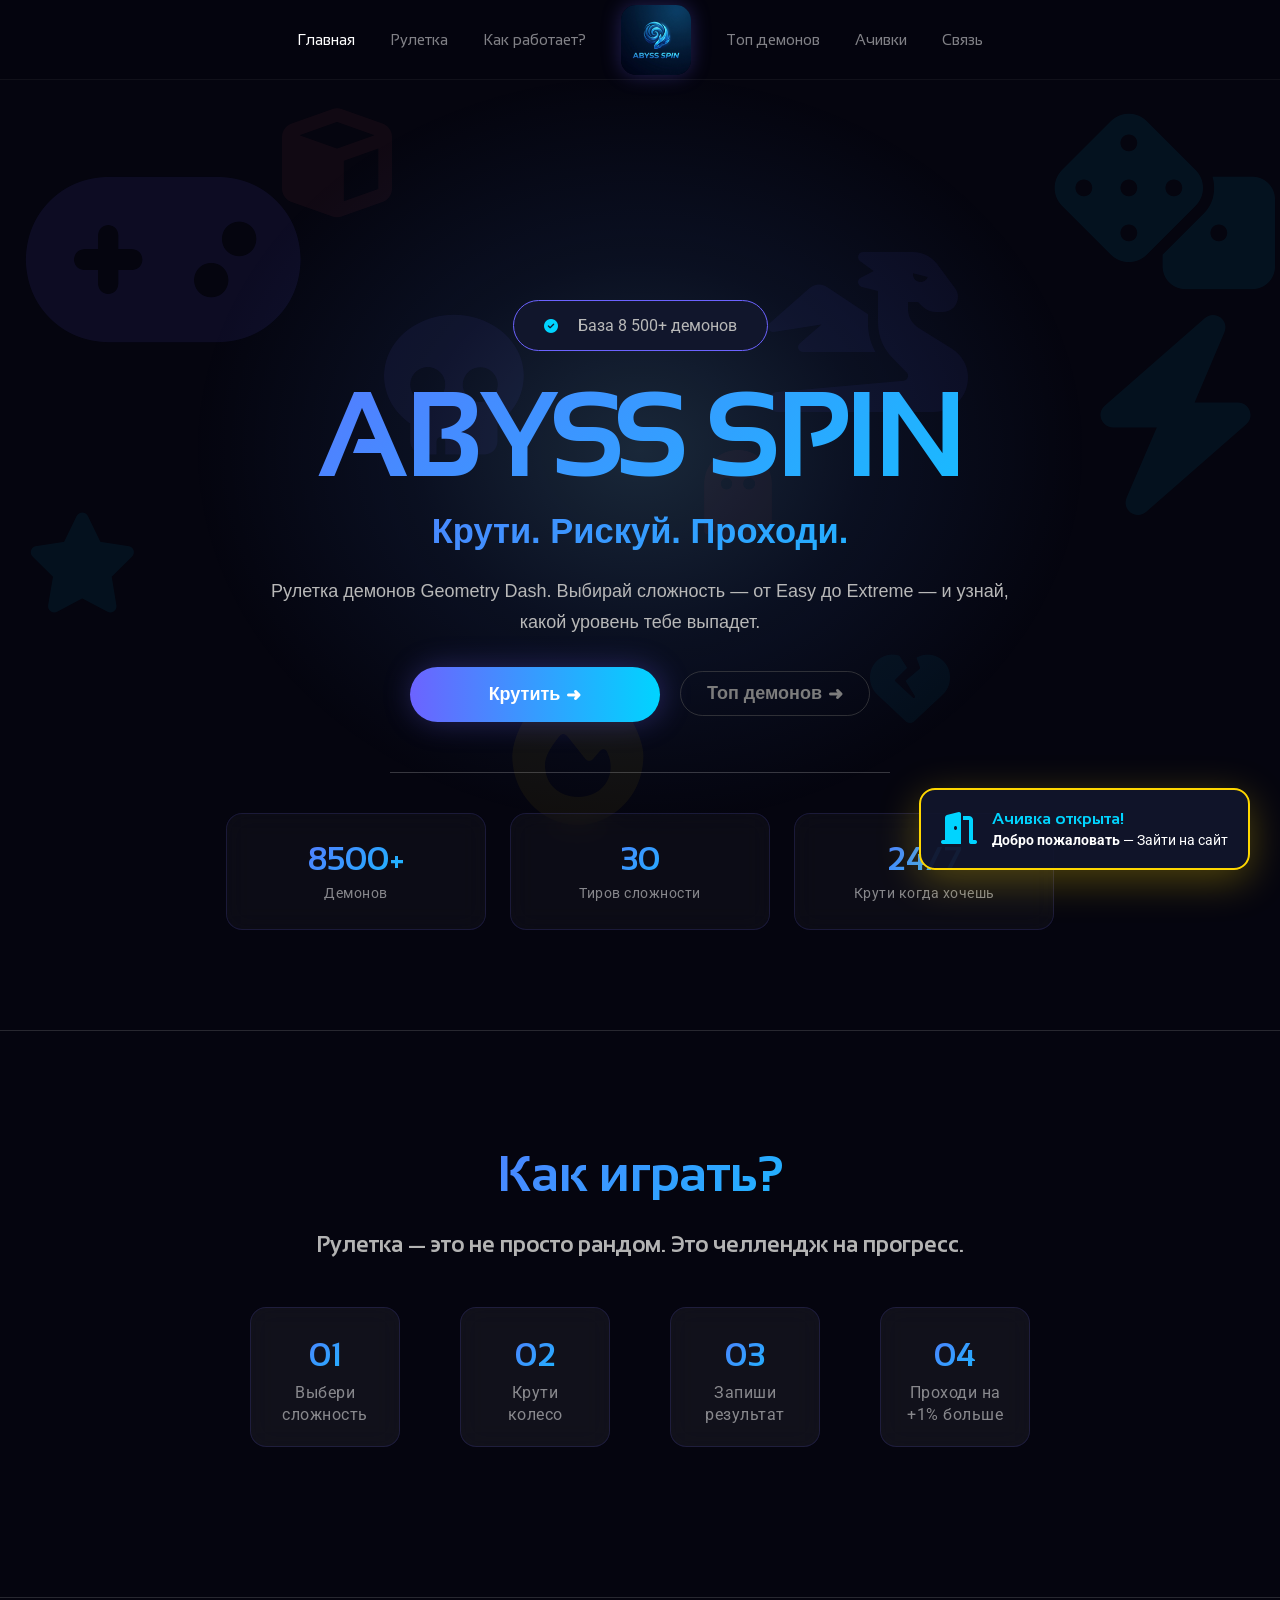
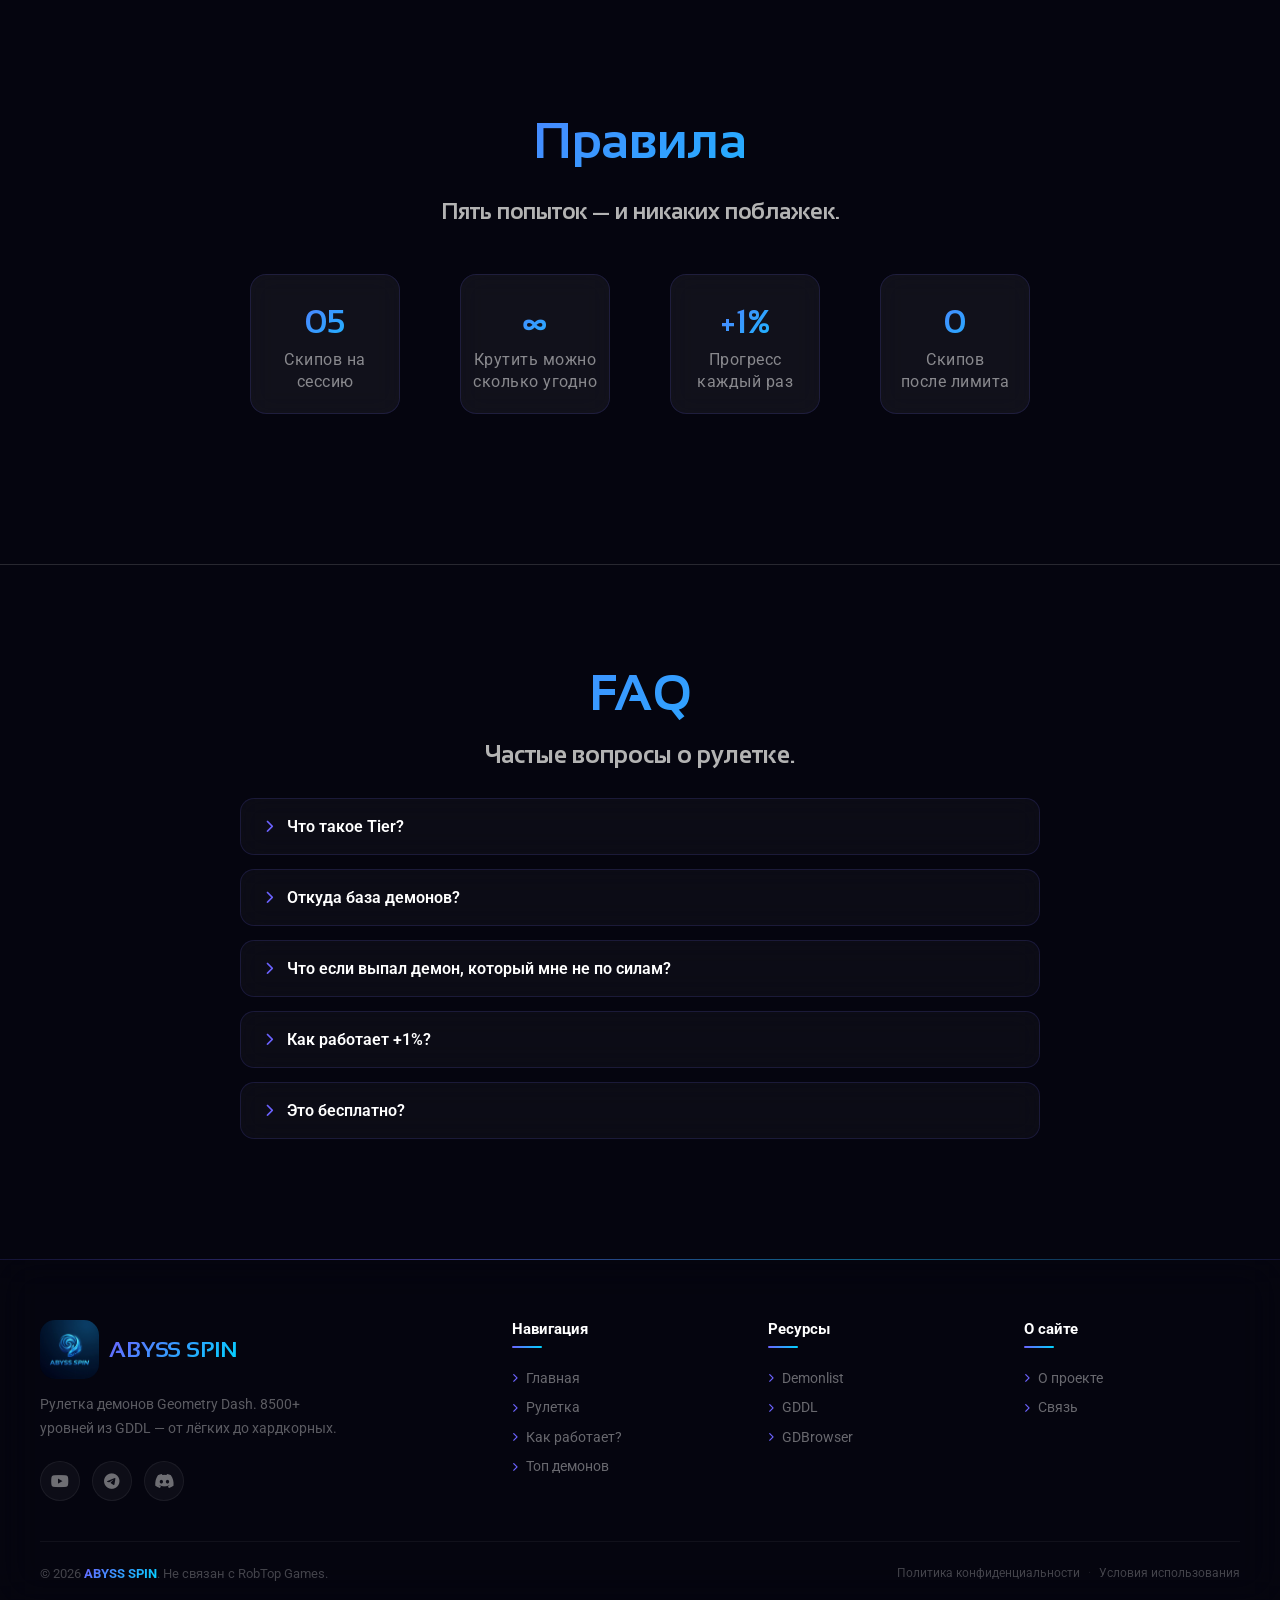
==== index.html @ 69143d27 "Add files via upload" ====
<!DOCTYPE html>
<html lang="en">

<head>
    <meta charset="UTF-8">
    <meta name="viewport" content="width=device-width, initial-scale=1.0">
    <link rel="preconnect" href="https://fonts.googleapis.com">
    <link rel="preconnect" href="https://fonts.gstatic.com" crossorigin>
    <link rel="stylesheet" href="https://cdnjs.cloudflare.com/ajax/libs/font-awesome/6.5.1/css/all.min.css">
    <link href="https://fonts.googleapis.com/css2?family=Sansation&family=Roboto:wght@100..900&display=swap"
        rel="stylesheet">
    <link rel="stylesheet" href="style/style.css">
    <script src="global.js"></script>
    <title>ABYSS SPIN</title>
</head>

<body>
    <div class="bg-icons" aria-hidden="true">
        <i class="fa-solid fa-gamepad"></i>
        <i class="fa-solid fa-dice"></i>
        <i class="fa-solid fa-skull"></i>
        <i class="fa-solid fa-bolt"></i>
        <i class="fa-solid fa-cube"></i>
        <i class="fa-solid fa-ghost"></i>
        <i class="fa-solid fa-fire"></i>
        <i class="fa-solid fa-star"></i>
        <i class="fa-solid fa-heart-crack"></i>
        <i class="fa-solid fa-dragon"></i>
    </div>

    <header class="head">
        <div class="head_p">
            <div class="head_text">
                <a href="index.html"  style="color: #fff;">Главная</a>
                <a href="roulette.html">Рулетка</a>
                <a href="how.html">Как работает?</a>
                <div class="img">
                    <img src="img/Gemini_Generated_Image_upjgmjupjgmjupjg.jpg" alt="logo">
                </div>
                <a href="top.html">Топ демонов</a>
                <a href="achievements.html">Ачивки</a>
                <a href="contact.html">Связь</a>
            </div>
        </div>
    </header>

    <div class="body">
        <div class="tt">
            <div class="pod">
                <div class="p">
                    <i class="fa-solid fa-circle-check"></i>
                    <p>База 8 500+ демонов</p>
                </div>
            </div>
            <h1>ABYSS SPIN</h1>
            <div class="h2">
                <h2>Крути. Рискуй. Проходи.</h2>
            </div>
            <div class="pir">
                <p>Рулетка демонов Geometry Dash. Выбирай сложность — от Easy до Extreme — и узнай,<br>какой
                    уровень
                    тебе выпадет.</p>
            </div>
            <div class="bur">
                <button><a href="roulette.html">Крутить <span class="right"> ➜</span></a></button>
                <button><a href="top.html">Топ демонов<span class="right1"> ➜</span></a></button>
            </div>

        </div>
        <div class="stats">
            <div class="stata">
                <div class="bloc1">
                    <span class="num">8500+</span>
                    <p>Демонов</p>
                </div>
                <div class="bloc2">
                    <span class="num">30</span>
                    <p>Тиров сложности</p>
                </div>
                <div class="bloc3">
                    <span class="num">24/7</span>
                    <p>Крути когда хочешь</p>
                </div>
            </div>
        </div>
    </div>
    <div class="gt">
    <div class="heroic">
        <div class="text_head">
            <div class="text_h">
                <h2>Как играть?</h2>
                <h3>Рулетка — это не просто рандом. Это челлендж на прогресс.</h3>
            </div>
            <div class="punctss">
                <div class="p11">
                    <span>01</span>
                    <p>Выбери<br> сложность</p>
                </div>
                <div class="p22">
                    <span>02</span>
                    <p>Крути<br> колесо</p>
                </div>
                <div class="p33">
                    <span>03</span>
                    <p>Запиши <br>результат</p>
                </div>
                <div class="p44">
                    <span>04</span>
                    <p>Проходи на <br>+1% больше</p>
                </div>
            </div>
        </div>
    </div>
    </div>

     <div class="ht">
    <div class="heroic">
        <div class="text_head">
            <div class="text_h">
                <h2>Правила</h2>
                <h3>Пять попыток — и никаких поблажек.</h3>
            </div>
            <div class="punctss">
                <div class="p11">
                    <span>05</span>
                    <p>Скипов на<br> сессию</p>
                </div>
                <div class="p22">
                    <span>∞</span>
                    <p>Крутить можно<br> сколько угодно</p>
                </div>
                <div class="p33">
                    <span>+1%</span>
                    <p>Прогресс<br>каждый раз</p>
                </div>
                <div class="p44">
                    <span>0</span>
                    <p>Скипов<br>после лимита</p>
                </div>
            </div>
        </div>
    </div>
    </div>
    <section class="faq">
    <h2 class="section-title">FAQ</h2>
    <p class="section-sub">Частые вопросы о рулетке.</p>

    <div class="faq-grid">
        <div class="faq-item">
            <div class="faq-question">
                <i class="fa-solid fa-chevron-right"></i>
                <span>Что такое Tier?</span>
            </div>
            <div class="faq-answer">
                <p>Это уровень сложности по системе GDDL: от 1 (лёгкие) до 30 (самые хардкорные). Чем выше Tier — тем сложнее демон.</p>
            </div>
        </div>

        <div class="faq-item">
            <div class="faq-question">
                <i class="fa-solid fa-chevron-right"></i>
                <span>Откуда база демонов?</span>
            </div>
            <div class="faq-answer">
                <p>8500+ уровней из GDDL — с названием, автором и ID. Каждый демон проверен сообществом.</p>
            </div>
        </div>

        <div class="faq-item">
            <div class="faq-question">
                <i class="fa-solid fa-chevron-right"></i>
                <span>Что если выпал демон, который мне не по силам?</span>
            </div>
            <div class="faq-answer">
                <p>Можно пропустить — но только 5 раз за сессию. Когда скипы закончатся, придётся крутить без пропусков или начинать заново.</p>
            </div>
        </div>

        <div class="faq-item">
            <div class="faq-question">
                <i class="fa-solid fa-chevron-right"></i>
                <span>Как работает +1%?</span>
            </div>
            <div class="faq-answer">
                <p>Каждый новый демон нужно пройти на 1% больше, чем предыдущий. Прогресс важнее удачи — так ты реально растёшь.</p>
            </div>
        </div>

        <div class="faq-item">
            <div class="faq-question">
                <i class="fa-solid fa-chevron-right"></i>
                <span>Это бесплатно?</span>
            </div>
            <div class="faq-answer">
                <p>Да, без рекламы и регистрации. Просто крути колесо и играй.</p>
            </div>
        </div>
    </div>
</section>
<footer class="footer">
    <div class="footer-container">
        <div class="footer-grid">
            <!-- Колонка 1: лого + описание -->
            <div class="footer-col">
                <a href="index.html" class="footer-logo">
                     <img src="img/Gemini_Generated_Image_upjgmjupjgmjupjg.jpg" alt="logo">
                    <span>ABYSS SPIN</span>
                </a>
                <p class="footer-desc">
                    Рулетка демонов Geometry Dash. 8500+ уровней из GDDL — от лёгких до хардкорных.
                </p>
                <div class="footer-social">
                    <a href="#"><i class="fa-brands fa-youtube"></i></a>
                    <a href="#"><i class="fa-brands fa-telegram"></i></a>
                    <a href="#"><i class="fa-brands fa-discord"></i></a>
                </div>
            </div>

            <!-- Колонка 2: навигация -->
            <div class="footer-col">
                <h4>Навигация</h4>
                <ul class="footer-links">
                    <li><a href="index.html"><i class="fa-solid fa-chevron-right"></i> Главная</a></li>
                    <li><a href="roulette.html"><i class="fa-solid fa-chevron-right"></i> Рулетка</a></li>
                    <li><a href="how.html"><i class="fa-solid fa-chevron-right"></i> Как работает?</a></li>
                    <li><a href="top.html"><i class="fa-solid fa-chevron-right"></i> Топ демонов</a></li>
                </ul>
            </div>

            <!-- Колонка 3: ресурсы -->
            <div class="footer-col">
                <h4>Ресурсы</h4>
                <ul class="footer-links">
                    <li><a href="https://demonlist.org/classic" target="_blank"><i class="fa-solid fa-chevron-right"></i> Demonlist</a></li>
                    <li><a href="https://gdladder.com" target="_blank"><i class="fa-solid fa-chevron-right"></i> GDDL</a></li>
                    <li><a href="https://gdbrowser.com" target="_blank"><i class="fa-solid fa-chevron-right"></i> GDBrowser</a></li>
                </ul>
            </div>

            <!-- Колонка 4: инфо (не трогал) -->
            <div class="footer-col">
                <h4>О сайте</h4>
                <ul class="footer-links">
                    <li><a href="#"><i class="fa-solid fa-chevron-right"></i> О проекте</a></li>
                    <li><a href="#"><i class="fa-solid fa-chevron-right"></i> Связь</a></li>
                </ul>
            </div>
        </div>

        <!-- Нижняя линия -->
        <div class="footer-bottom">
            <p>© 2026 <span class="footer-brand">ABYSS SPIN</span>. Не связан с RobTop Games.</p>
            <div class="footer-bottom-links">
                <a href="privacy.html">Политика конфиденциальности</a>
                <span class="divider">·</span>
                <a href="terms.html">Условия использования</a>
            </div>
        </div>
    </div>
</footer>

</body>
<script>document.querySelectorAll('.faq-item').forEach(item => {
    item.addEventListener('click', () => {
        item.classList.toggle('active');
    });
});</script>

</html>
---- style/style.css ----
/* ============================================================
   БАЗА
   ============================================================ */
* {
    margin: 0;
    padding: 0;
    box-sizing: border-box;
}

body {
    font-family: 'Roboto', sans-serif;
    background: #05050f;
    color: #fff;
    overflow-x: hidden;
    min-height: 100vh;
    position: relative;
}

/* Свечение по центру */
body::before {
    content: '';
    position: fixed;
    inset: 0;
    z-index: -1;
    pointer-events: none;
    background: radial-gradient(ellipse 50% 60% at 50% 50%,
            rgba(120, 200, 255, 0.18) 0%,
            rgba(80, 150, 255, 0.08) 35%,
            transparent 70%);
}

/* ============================================================
   ФОН — ФИГУРЫ
   ============================================================ */
.bg-icons {
    position: fixed;
    top: 0;
    left: 0;
    width: 100%;
    height: 100%;
    pointer-events: none;
    z-index: 0;
    overflow: hidden;
}

.bg-icons i {
    position: absolute;
    animation: floatFigure 10s ease-in-out infinite;
    opacity: 0.35;
    transition: 0.3s;
}

.bg-icons i:nth-child(1) {
    font-size: 220px;
    left: 2%;
    top: 150px;
    animation-delay: 0s;
    color: rgba(108, 99, 255, 0.25);
}

.bg-icons i:nth-child(2) {
    font-size: 180px;
    left: 82%;
    top: 110px;
    animation-delay: 2s;
    color: rgba(0, 212, 255, 0.2);
}

.bg-icons i:nth-child(3) {
    font-size: 140px;
    left: 30%;
    top: 35%;
    animation-delay: 4s;
    color: rgba(108, 99, 255, 0.2);
}

.bg-icons i:nth-child(4) {
    font-size: 200px;
    left: 85%;
    top: 35%;
    animation-delay: 1s;
    color: rgba(0, 212, 255, 0.18);
}

.bg-icons i:nth-child(5) {
    font-size: 110px;
    left: 22%;
    top: 12%;
    animation-delay: 3s;
    color: rgba(255, 107, 107, 0.15);
}

.bg-icons i:nth-child(6) {
    font-size: 90px;
    left: 55%;
    top: 50%;
    animation-delay: 5s;
    color: rgba(255, 107, 107, 0.12);
}

.bg-icons i:nth-child(7) {
    font-size: 150px;
    left: 40%;
    top: 75%;
    animation-delay: 2.5s;
    color: rgba(255, 215, 0, 0.15);
}

.bg-icons i:nth-child(8) {
    font-size: 100px;
    left: 2%;
    top: 57%;
    animation-delay: 1.5s;
    color: rgba(0, 212, 255, 0.18);
}

.bg-icons i:nth-child(9) {
    font-size: 80px;
    left: 68%;
    top: 72%;
    animation-delay: 4.5s;
    color: rgba(0, 212, 255, 0.14);
}

.bg-icons i:nth-child(10) {
    font-size: 160px;
    left: 60%;
    top: 28%;
    animation-delay: 3.5s;
    color: rgba(108, 99, 255, 0.18);
}

@keyframes floatFigure {

    0%,
    100% {
        transform: translateY(0px) rotate(0deg) scale(1);
    }

    25% {
        transform: translateY(-30px) rotate(4deg) scale(1.08);
    }

    50% {
        transform: translateY(-15px) rotate(-3deg) scale(0.92);
    }

    75% {
        transform: translateY(-20px) rotate(2deg) scale(1.05);
    }
}

.bg-icons i:hover {
    opacity: 0.5;
    /* было 0.3 — при ховере становится ярче, а не тусклее */
}

/* ============================================================
   ШАПКА
   ============================================================ */
.head {
    position: fixed;
    top: 0;
    left: 0;
    width: 100%;
    height: 80px;
    display: flex;
    justify-content: center;
    align-items: center;
    z-index: 1000;
    background: rgba(5, 5, 15, 0.7);
    backdrop-filter: blur(20px);
    -webkit-backdrop-filter: blur(20px);
    border-bottom: 1px solid rgba(255, 255, 255, 0.05);
    transition: all 0.5s ease;
}

.head.scrolled {
    background: rgba(5, 5, 15, 0.85);
    border-bottom: 1px solid rgba(108, 99, 255, 0.2);
    box-shadow: 0 4px 40px rgba(108, 99, 255, 0.1);
}

.head_p {
    display: flex;
    justify-content: center;
    align-items: center;
    width: 100%;
    max-width: 1200px;
    height: 100%;
    padding: 0 24px;
    /* margin-right: 25px; — убрал, ломало центровку */
}

.head_text {
    display: flex;
    align-items: center;
    justify-content: center;
    gap: 35px;
    color: rgb(184, 184, 184);
    font-family: 'Sansation', sans-serif;
    font-weight: 400;
    width: 100%;
}

.head_text a {
    color: rgba(255, 255, 255, 0.5);
    text-decoration: none;
    font-size: 15px;
    font-weight: 500;
    position: relative;
    padding: 5px 0;
    transition: 0.3s;
}

.head_text a::after {
    content: '';
    position: absolute;
    bottom: -2px;
    left: 0;
    width: 0;
    height: 2px;
    background: linear-gradient(90deg, #6c63ff, #00d4ff);
    transition: width 0.4s ease;
}

.head_text a:hover {
    color: #fff;
    transform: scale(1.03);
}

.head_text a:hover::after {
    width: 100%;
}

.img img {
    width: 70px;
    border-radius: 15px;
    display: block;
    box-shadow: 0 0 20px rgba(108, 99, 255, 0.3);
    transition: 0.5s;
}

.img img:hover {
    transform: scale(1.05);
    cursor: pointer;
    box-shadow: 0 0 20px rgba(108, 99, 255, 0.3);
}

/* ============================================================
   ГЕРОЙ
   ============================================================ */
.body {
    position: relative;
    z-index: 2;
    display: flex;
    flex-direction: column;
    width: 100%;
    margin-top: 300px;

}

.tt {
    text-align: center;
    font-family: 'Roboto', sans-serif;
}

.tt h1 {
    font-size: 120px;
    font-weight: 900;
    font-family: 'Sansation', sans-serif;
    line-height: 0.9;
    margin-top: 15px;
    margin-bottom: 10px;
    letter-spacing: -4px;
    background: linear-gradient(135deg, #6c63ff, #00d4ff);
    -webkit-background-clip: text;
    background-clip: text;
    -webkit-text-fill-color: transparent;
    color: transparent;
    animation: pulse 3s ease-in-out infinite;
    transition: 0.5s;
}

@keyframes pulse {

    0%,
    100% {
        opacity: 1;
    }

    50% {
        opacity: 0.75;
    }
}

/* ============================================================
   БЕЙДЖ (было .pod + .p)
   ============================================================ */
.pod {
    display: flex;
    justify-content: center;
    align-items: center;
    gap: 8px;
    width: 100%;
    margin-bottom: 30px;
    color: rgb(184, 184, 184);
}

.pod i {
    color: #00d4ff;
    font-size: 14px;
}

/* Сам бейдж-«таблетка» */
.p {
    display: flex;
    align-items: center;
    gap: 20px;
    background-color: #11162c;
    padding: 15px 30px;
    border-radius: 30px;
    border: 1px solid #6c63ff;
    transition: 0.5s;
}

.p:hover {
    transform: translateY(-5px);
    cursor: pointer;
    border-color: #8fd9fc;
    box-shadow: 0 0 20px rgba(108, 99, 255, 0.3);
}

/* ============================================================
   ПОДЗАГОЛОВОК .h2
   ============================================================ */
.h2 {
    margin-top: 23px;
    margin-bottom: 25px;
    font-family: "Mozilla Text", sans-serif;
    font-weight: 300;
    font-size: 23px;
    background: linear-gradient(135deg, #6c63ff, #00d4ff);
    -webkit-background-clip: text;
    background-clip: text;
    -webkit-text-fill-color: transparent;
    color: transparent;
    animation: pulse 3s ease-in-out infinite;
    transition: 0.5s;
}

:is(.h2, .tt h1):hover {
    transform: translateY(-5px);
    cursor: pointer;
}

/* ============================================================
   ПАРАГРАФ .pir
   ============================================================ */
.pir {
    color: rgb(184, 184, 184);
    margin-bottom: 30px;
    line-height: 1.7;
    font-size: large;
    font-family: "Mozilla Text", sans-serif;
    font-weight: 300;
}

/* ============================================================
   КНОПКИ
   ============================================================ */
.bur {
    margin-bottom: 20px;
    display: flex;
    justify-content: center;
    gap: 20px;
}

/* 1 кнопка */
.bur button:nth-child(1) {
    width: 250px;
    height: 55px;
    display: inline-flex;
    align-items: center;
    justify-content: center;
    gap: 6px;
    border: none;
    border-radius: 35px;
    background: linear-gradient(90deg, #6c63ff, #00d4ff);
    color: white;
    font-size: large;
    box-shadow: 2px 0 30px rgba(108, 99, 255, 0.3);
    font-family: "Stack Sans Text", sans-serif;
    font-weight: 600;
    transition: 0.5s;
    cursor: pointer;
}
/* Убираем синий цвет и подчеркивание у ссылок внутри кнопок .bur */
.bur button a {
    color: inherit; /* Берет цвет от самой кнопки (в твоем случае белый или серый) */
    text-decoration: none; /* Убирает подчеркивание */
    display: flex;
    align-items: center;
    width: 100%;
    height: 100%;
    justify-content: center;
}


.bur button:nth-child(1):hover {
    transform: translateY(-5px);
    box-shadow: 2px 0 30px rgba(108, 99, 255, 0.6);
}

/* 2 кнопка */
.bur button:nth-child(2) {
    width: 190px;
    height: 45px;
    display: inline-flex;
    align-items: center;
    justify-content: center;
    gap: 6px;
    border-radius: 30px;
    background: transparent;
    color: rgb(124, 124, 124);
    font-size: large;
    border: 0.5px solid #53535388;
    font-family: "Stack Sans Text", sans-serif;
    font-weight: 600;
    transition: 0.5s;
    margin-top: 4px;
    cursor: pointer;
   
}

.bur button:nth-child(2):hover {
    transform: translateY(-5px);
    background-color: #11162c;
    border: 1px solid #313f7e;
}

/* Стрелки */
.right,
.right1 {
    display: inline-block;
    margin-left: 6px;
    transition: transform 0.3s ease;
}

.bur button:nth-child(1):hover .right,
.bur button:nth-child(2):hover .right1 {
    transform: translateX(10px);
}

/* ============================================================
   РАЗДЕЛИТЕЛИ
   ============================================================ */
.tt::after {
    content: "";
    display: block;
    width: 500px;
    max-width: 90%;
    /* чтобы не вылезала на телефоне */
    height: 1px;
    background: rgba(255, 255, 255, 0.2);
    margin: 50px auto 0;
}

/* ============================================================
   СТАТЫ
   ============================================================ */
.stats {
    display: flex;
    justify-content: center;
    margin-top: 40px;
    width: 100%;
    padding: 0 20px;
}

.stata {
    display: flex;
    gap: 24px;
    flex-wrap: wrap;
    justify-content: center;
    width: 100%;
    max-width: 900px;
}

.stata>div {
    flex: 1;
    min-width: 180px;
    max-width: 260px;
    padding: 28px 20px;
    text-align: center;
    background: rgba(255, 255, 255, 0.03);
    backdrop-filter: blur(12px);
    -webkit-backdrop-filter: blur(12px);
    border: 1px solid rgba(108, 99, 255, 0.15);
    border-radius: 16px;
    transition: transform 0.3s ease, border-color 0.3s ease, box-shadow 0.3s ease;
    cursor: default;
}

.stata>div:hover {
    transform: translateY(-6px);
    border-color: rgba(108, 99, 255, 0.35);
    box-shadow: 0 10px 40px rgba(108, 99, 255, 0.15);
}

.stata .num {
    display: block;
    font-size: 32px;
    font-weight: 900;
    font-family: 'Sansation', sans-serif;
    background: linear-gradient(135deg, #6c63ff, #00d4ff);
    -webkit-background-clip: text;
    background-clip: text;
    -webkit-text-fill-color: transparent;
    color: transparent;
    margin-bottom: 8px;
    line-height: 1.1;
}

.stata p {
    margin: 0;
    font-size: 14px;
    color: rgba(255, 255, 255, 0.5);
    letter-spacing: 0.5px;
}

.body::after {
    content: "";
    display: block;
    width: 100%;
    height: 1px;
    background: rgba(255, 255, 255, 0.14);
    margin-top: 100px;
}
/* Линия внизу — было margin-top: 10% (уезжало), стало px */
 

/* ============================================================
   ИНФА
   ============================================================ */

.heroic {
    display: flex;
    justify-content: center;
    align-items: start;
    width: 100%;
    width: 100%;

    margin-top: 100px;
}

.text_h {
    text-align: center;

}

.text_h h2 {
    font-size: 50px;
    font-weight: 900;
    font-family: 'Sansation', sans-serif;

    margin-top: 15px;
    margin-bottom: 10px;

    background: linear-gradient(135deg, #6c63ff, #00d4ff);
    -webkit-background-clip: text;
    background-clip: text;
    -webkit-text-fill-color: transparent;
    color: transparent;
    animation: pulse 3s ease-in-out infinite;
    transition: 0.5s;
}

.text_h h3 {
    margin-top: 30px;
    margin-bottom: 50px;
    font-size: 22px;
    color: rgb(179, 179, 179);
    font-weight: 900;
    font-family: 'Sansation', sans-serif;
    transition: 0.5s;



}

.text_h h2:hover {
    transform: translateY(-5px);
    cursor: pointer;
    border-color: #8fd9fc;
    text-shadow: 0 0 20px rgba(108, 99, 255, 0.3);
}

.text_h h3:hover {
    transform: translateY(-5px);
    cursor: pointer;

}

.punctss {
    display: flex;
    gap: 60px;
    justify-content: center;

}

:is(.p11, .p22, .p33, .p44) {
    text-align: center;
    font-size: large;
    background: rgba(255, 255, 255, 0.05);
    /* полупрозрачный фон */
    backdrop-filter: blur(12px);
    /* размытие того, что ЗА элементом */
    -webkit-backdrop-filter: blur(12px);
    /* для Safari */
    border: 1px solid rgba(108, 99, 255, 0.15);
    border-radius: 16px;
    width: 150px;
    height: 140px;
    padding-top: 30px;
    transition: 0.5s;
}

.punctss span {
    display: block;
    font-size: 32px;
    font-weight: 900;
    font-family: 'Sansation', sans-serif;
    background: linear-gradient(135deg, #6c63ff, #00d4ff);
    -webkit-background-clip: text;
    background-clip: text;
    -webkit-text-fill-color: transparent;
    color: transparent;
    margin-bottom: 8px;
    line-height: 1.1;
}

.punctss p {
    margin: 0;
    font-size: 16px;
    color: rgba(255, 255, 255, 0.5);
    letter-spacing: 0.5px;
    line-height: 1.4;
}

:is(.p11, .p22, .p33, .p44):hover {
       transform: translateY(-6px);
    border-color: rgba(108, 99, 255, 0.35);
    box-shadow: 0 10px 40px rgba(108, 99, 255, 0.15);
}
.gt::after {
    content: "";
    display: block;
    width: 100%;
    height: 1px;
    background: rgba(255, 255, 255, 0.14);
    margin-top: 150px;
}
.ht::after {
    content: "";
    display: block;
    width: 100%;
    height: 1px;
    background: rgba(255, 255, 255, 0.14);
    margin-top: 150px;
}
/* ============================================================
   Вопросы
   ============================================================ */
.faq {
    margin-top: 100px;
    padding: 0 20px;
    text-align: center;
    position: relative;
    z-index: 2;
}
.section-sub{
    margin-bottom: 30px;
    margin-top: 20px;
        font-size: 24px;
    color: rgb(179, 179, 179);
    font-weight: 900;
    font-family: 'Sansation', sans-serif;
    transition: 0.5s;

}
.section-title{
    font-size: 50px;
    font-weight: 900;
    font-family: 'Sansation', sans-serif;

    margin-top: 15px;
    margin-bottom: 10px;

    background: linear-gradient(135deg, #6c63ff, #00d4ff);
    -webkit-background-clip: text;
    background-clip: text;
    -webkit-text-fill-color: transparent;
    color: transparent;
    animation: pulse 3s ease-in-out infinite;
    transition: 0.5s;
}
.section-sub:hover{
   transform: translateY(-5px);
    cursor: pointer;
}
.section-title:hover{
     
      transform: translateY(-5px);
    cursor: pointer;
    border-color: #8fd9fc;
    text-shadow: 0 0 20px rgba(108, 99, 255, 0.3);

}

.faq-grid {
    display: flex;
    flex-direction: column;
    gap: 14px;
    max-width: 800px;
    margin: 0 auto;
}

.faq-item {
    background: rgba(255, 255, 255, 0.03);
    backdrop-filter: blur(12px);
    -webkit-backdrop-filter: blur(12px);
    border: 1px solid rgba(108, 99, 255, 0.15);
    border-radius: 14px;
    padding: 18px 24px;
    text-align: left;
    cursor: pointer;
    transition: border-color 0.3s ease, box-shadow 0.3s ease;
}

.faq-item:hover {
    border-color: rgba(108, 99, 255, 0.35);
    box-shadow: 0 6px 30px rgba(108, 99, 255, 0.1);
}

.faq-question {
    display: flex;
    align-items: center;
    gap: 14px;
    font-weight: 600;
    font-size: 16px;
    color: #fff;
}

.faq-question i {
    color: #6c63ff;
    font-size: 13px;
    transition: transform 0.3s ease;
    flex-shrink: 0;
}

.faq-item.active .faq-question i {
    transform: rotate(90deg);   /* стрелка поворачивается вниз */
    color: #00d4ff;
}

.faq-answer {
    max-height: 0;
    overflow: hidden;
    transition: max-height 0.4s ease, margin-top 0.3s ease;
    margin-top: 0;
}

.faq-item.active .faq-answer {
    max-height: 300px;          /* достаточно для текста */
    margin-top: 14px;
}

.faq-answer p {
    margin: 0;
    font-size: 14px;
    line-height: 1.7;
    color: rgba(255, 255, 255, 0.5);
    padding-left: 27px;         /* выравнивание под текстом вопроса */
}
/* ============================================================
   Подвал
   ============================================================ */
.footer {
    margin-top: 120px;
    padding: 60px 20px 24px;
    background: rgba(5, 5, 15, 0.6);
    backdrop-filter: blur(20px);
    -webkit-backdrop-filter: blur(20px);
    border-top: 1px solid rgba(108, 99, 255, 0.15);
    position: relative;
    z-index: 2;
}

.footer::before {
    content: '';
    position: absolute;
    top: -1px;
    left: 0;
    width: 100%;
    height: 1px;
    background: linear-gradient(90deg, transparent, rgba(108, 99, 255, 0.4), rgba(0, 212, 255, 0.4), transparent);
}

.footer-container {
    max-width: 1200px;
    margin: 0 auto;
}

.footer-grid {
    display: grid;
    grid-template-columns: 2fr 1fr 1fr 1fr;
    gap: 40px;
    padding-bottom: 40px;
    border-bottom: 1px solid rgba(255, 255, 255, 0.05);
}

/* Лого */
.footer-logo {
    display: inline-flex;
    align-items: center;
    gap: 10px;
    text-decoration: none;
    font-family: 'Sansation', sans-serif;
    margin-bottom: 14px;
}

.footer-logo img{
   width: 59px;
   border-radius: 15px;
}

.footer-logo span {
    font-weight: 900;
    font-size: 22px;
    background: linear-gradient(135deg, #6c63ff, #00d4ff);
    -webkit-background-clip: text;
    background-clip: text;
    -webkit-text-fill-color: transparent;
}

.footer-desc {
    color: rgba(255, 255, 255, 0.35);
    font-size: 14px;
    line-height: 1.7;
    margin-bottom: 20px;
    max-width: 300px;
}

/* Соцсети */
.footer-social {
    display: flex;
    gap: 12px;
}

.footer-social a {
    display: flex;
    align-items: center;
    justify-content: center;
    width: 40px;
    height: 40px;
    background: rgba(255, 255, 255, 0.04);
    border: 1px solid rgba(255, 255, 255, 0.06);
    border-radius: 50%;
    color: rgba(255, 255, 255, 0.4);
    font-size: 16px;
    transition: all 0.3s ease;
    text-decoration: none;
}

.footer-social a:hover {
    background: rgba(108, 99, 255, 0.12);
    border-color: rgba(108, 99, 255, 0.3);
    color: #00d4ff;
    transform: translateY(-3px);
}

/* Заголовки колонок */
.footer-col h4 {
    font-size: 15px;
    font-weight: 700;
    color: #fff;
    margin-bottom: 18px;
    position: relative;
    padding-bottom: 10px;
}

.footer-col h4::after {
    content: '';
    position: absolute;
    bottom: 0;
    left: 0;
    width: 30px;
    height: 2px;
    background: linear-gradient(90deg, #6c63ff, #00d4ff);
    border-radius: 2px;
}

/* Ссылки */
.footer-links {
    list-style: none;
    padding: 0;
    margin: 0;
}

.footer-links li {
    margin-bottom: 10px;
}

.footer-links a {
    color: rgba(255, 255, 255, 0.4);
    text-decoration: none;
    font-size: 14px;
    display: inline-flex;
    align-items: center;
    gap: 8px;
    transition: all 0.3s ease;
}

.footer-links a i {
    font-size: 9px;
    color: #6c63ff;
    transition: transform 0.3s ease;
}

.footer-links a:hover {
    color: #fff;
}

.footer-links a:hover i {
    transform: translateX(4px);
    color: #00d4ff;
}

/* Нижняя часть */
.footer-bottom {
    display: flex;
    justify-content: space-between;
    align-items: center;
    padding-top: 24px;
    flex-wrap: wrap;
    gap: 12px;
}

.footer-bottom p {
    color: rgba(255, 255, 255, 0.25);
    font-size: 13px;
    margin: 0;
}

.footer-brand {
    background: linear-gradient(135deg, #6c63ff, #00d4ff);
    -webkit-background-clip: text;
    background-clip: text;
    -webkit-text-fill-color: transparent;
    font-weight: 700;
}

.footer-bottom-links {
    display: flex;
    align-items: center;
    gap: 8px;
}

.footer-bottom-links a {
    color: rgba(255, 255, 255, 0.25);
    text-decoration: none;
    font-size: 12px;
    transition: 0.3s;
}

.footer-bottom-links a:hover {
    color: rgba(255, 255, 255, 0.6);
}

.footer-bottom-links .divider {
    color: rgba(255, 255, 255, 0.1);
    font-size: 12px;
}
/* ============================================================
   СТРАНИЦЫ (МЕНЮ И РУЛЕТКА)
   ============================================================ */
.screen {
    display: none;
    padding-top: 120px; 
    min-height: 100vh;
    position: relative;
    z-index: 2; 
}

.screen.active {
    display: block;
    margin-top: 100px;
}

.container {
    display: flex;
    flex-direction: column;
    align-items: center;
    max-width: 800px;
    margin: 0 auto;
    text-align: center;
    padding: 0 20px;
}

/* --- ГЛАВНОЕ МЕНЮ --- */
.hero-title {
    font-family: 'Sansation', sans-serif;
    font-size: 90px;
    line-height: 1;
    margin: 20px 0;
    letter-spacing: -3px;
    background: linear-gradient(135deg, #6c63ff, #00d4ff);
    -webkit-background-clip: text;
    -webkit-text-fill-color: transparent;
    animation: pulse 3s ease-in-out infinite;
}

.hero-subtitle {
    font-family: 'Roboto', sans-serif;
    font-size: 20px;
    color: rgba(255, 255, 255, 0.6);
    line-height: 1.6;
    margin-bottom: 50px;
}

.hero-subtitle .highlight {
    color: #00d4ff;
    font-weight: 700;
    text-shadow: 0 0 10px rgba(0, 212, 255, 0.4);
}

.category-grid {
    display: grid;
    grid-template-columns: repeat(3, 1fr);
    gap: 20px;
    width: 100%;
    max-width: 900px;
}

.cat-btn {
    padding: 24px 20px;
    background: rgba(255, 255, 255, 0.03);
    border: 1px solid rgba(108, 99, 255, 0.3);
    border-radius: 16px;
    color: #fff;
    font-size: 18px;
    font-weight: 700;
    cursor: pointer;
    transition: 0.3s;
    backdrop-filter: blur(12px);
}

.cat-btn:hover {
    background: rgba(108, 99, 255, 0.15);
    border-color: #6c63ff;
    transform: translateY(-5px);
    box-shadow: 0 10px 30px rgba(108, 99, 255, 0.3);
}

/* --- РУЛЕТКА --- */
#currentCategoryTitle {
    font-size: 32px;
    font-family: 'Sansation', sans-serif;
    margin-bottom: 20px;
    color: #00d4ff;
    text-shadow: 0 0 15px rgba(0, 212, 255, 0.4);
}

/* Панель статов */
.game-stats {
    display: flex;
    justify-content: center;
    gap: 40px;
    margin-bottom: 30px;
    background: rgba(255, 255, 255, 0.03);
    padding: 15px 40px;
    border-radius: 20px;
    border: 1px solid rgba(108, 99, 255, 0.2);
    backdrop-filter: blur(12px);
}

.stat-item {
    display: flex;
    flex-direction: column;
    align-items: center;
}

.stat-label {
    font-size: 13px;
    color: rgba(255, 255, 255, 0.5);
    text-transform: uppercase;
    letter-spacing: 1px;
}

.stat-value {
    font-size: 26px;
    font-weight: 900;
    color: #fff;
    font-family: 'Sansation', sans-serif;
}

.stat-value.highlight {
    color: #00d4ff;
    text-shadow: 0 0 10px rgba(0, 212, 255, 0.4);
}

/* Колесо */
.wheel-container {
    position: relative;
    width: 400px;
    height: 400px;
    margin: 0 auto 40px auto;
}

.wheel {
    width: 100%;
    height: 100%;
    border-radius: 50%;
    border: 4px solid rgba(108, 99, 255, 0.6);
    box-shadow: 0 0 40px rgba(108, 99, 255, 0.3);
    transition: transform 4s cubic-bezier(0.17, 0.67, 0.12, 0.99);
    position: relative;
}

.pointer {
    position: absolute;
    top: -20px;
    left: 50%;
    transform: translateX(-50%);
    width: 0;
    height: 0;
    border-left: 20px solid transparent;
    border-right: 20px solid transparent;
    border-top: 35px solid #00d4ff;
    z-index: 10;
    filter: drop-shadow(0 0 10px #00d4ff);
}

.wheel-label {
    position: absolute;
    top: 50%;
    left: 50%;
    transform-origin: 0 0;
    font-size: 12px;
    font-weight: 700;
    color: #fff;
    text-shadow: 0 2px 4px rgba(0,0,0,1);
    white-space: nowrap;
    pointer-events: none;
    max-width: 90px;
    overflow: hidden;
    text-overflow: ellipsis;
}

.main-spin-btn {
    padding: 15px 50px;
    font-size: 20px;
    font-weight: 700;
    color: #fff;
    background: linear-gradient(90deg, #6c63ff, #00d4ff);
    border: none;
    border-radius: 50px;
    cursor: pointer;
    box-shadow: 0 0 30px rgba(108, 99, 255, 0.4);
    transition: 0.3s;
    margin-bottom: 20px;
}

.main-spin-btn:hover:not(:disabled) { transform: scale(1.05); }
.main-spin-btn:disabled { opacity: 0.5; cursor: not-allowed; }

/* --- КАРТОЧКА РЕЗУЛЬТАТА --- */
.result-card {
    width: 100%;
    max-width: 650px;
    background: rgba(17, 22, 44, 0.8);
    backdrop-filter: blur(12px);
    border: 1px solid rgba(0, 212, 255, 0.3);
    border-radius: 16px;
    padding: 25px;
    display: none;
    text-align: left;
}

.result-card.show {
    display: block;
    animation: slideUp 0.4s ease;
}

@keyframes slideUp {
    from { opacity: 0; transform: translateY(20px); }
    to { opacity: 1; transform: translateY(0); }
}

.res-header {
    display: flex;
    justify-content: space-between;
    align-items: center;
    border-bottom: 1px solid rgba(255, 255, 255, 0.1);
    padding-bottom: 15px;
    margin-bottom: 20px;
}

.res-header h3 { font-size: 24px; font-family: 'Sansation', sans-serif; margin: 0; }

.res-tier {
    background: rgba(0, 212, 255, 0.15);
    color: #00d4ff;
    padding: 6px 16px;
    border-radius: 20px;
    font-weight: bold;
    font-size: 15px;
    border: 1px solid rgba(0, 212, 255, 0.3);
}

.res-info { display: flex; gap: 30px; color: rgba(255, 255, 255, 0.5); font-size: 15px; margin-bottom: 25px; }
.res-info span { color: #fff; font-weight: 600; margin-left: 5px; }

.res-actions {
    display: flex;
    gap: 15px;
    align-items: flex-end;
    width: 100%;
}

.progress-input {
    flex: 1;
    display: flex;
    flex-direction: column;
    gap: 8px;
    min-width: 0; 
}

.progress-input label { font-size: 13px; color: rgba(255, 255, 255, 0.6); }

.progress-input input {
    padding: 14px;
    background: rgba(255, 255, 255, 0.05);
    border: 1px solid rgba(108, 99, 255, 0.3);
    border-radius: 10px;
    color: #fff;
    font-size: 16px;
    outline: none;
}

.progress-input input:focus { border-color: #00d4ff; }

.btn-skip, .btn-save {
    flex-shrink: 0;
    padding: 14px 24px;
    border-radius: 10px;
    font-weight: 600;
    font-size: 15px;
    cursor: pointer;
    transition: 0.3s;
    border: none;
    height: 48px;
    display: inline-flex;
    align-items: center;
    justify-content: center;
    white-space: nowrap;
}

.btn-skip { background: transparent; border: 1px solid #ff6b6b; color: #ff6b6b; }
.btn-skip:hover { background: rgba(255, 107, 107, 0.1); }
.btn-save { background: linear-gradient(90deg, #6c63ff, #00d4ff); color: #fff; }
.btn-save:hover { box-shadow: 0 0 20px rgba(0, 212, 255, 0.4); }

/* --- КАРТОЧКА ИСТОРИИ --- */
.history-card {
    width: 100%;
    max-width: 650px;
    margin-top: 20px;
    padding: 15px 20px;
    background: rgba(0, 212, 255, 0.05);
    border: 1px dashed rgba(0, 212, 255, 0.4);
    border-radius: 16px;
    text-align: center;
    animation: slideUp 0.5s ease;
}

.history-card p { font-size: 13px; color: rgba(255, 255, 255, 0.5); margin-bottom: 5px; text-transform: uppercase; letter-spacing: 1px; }
.history-card h4 { font-size: 18px; color: #fff; margin-bottom: 5px; }
.history-card span { font-size: 22px; font-weight: 900; color: #00d4ff; text-shadow: 0 0 15px rgba(0, 212, 255, 0.5); }

/* ============================================================
   УНИВЕРСАЛЬНОЕ МОДАЛЬНОЕ ОКНО (Одно на всё!)
   ============================================================ */
.modal-overlay {
    position: fixed;
    inset: 0;
    background: rgba(5, 5, 15, 0.85);
    backdrop-filter: blur(8px);
    -webkit-backdrop-filter: blur(8px);
    z-index: 9999;
    display: flex;
    justify-content: center;
    align-items: center;
    opacity: 0;
    pointer-events: none;
    transition: opacity 0.3s ease;
}

.modal-overlay.show {
    opacity: 1;
    pointer-events: auto;
}

.modal-box {
    background: #11162c;
    border: 1px solid rgba(108, 99, 255, 0.4);
    border-radius: 20px;
    padding: 30px 40px;
    max-width: 450px;
    width: 90%;
    text-align: center;
    box-shadow: 0 20px 50px rgba(0, 0, 0, 0.6);
    transform: translateY(20px) scale(0.95);
    transition: transform 0.3s cubic-bezier(0.17, 0.67, 0.12, 0.99);
}

.modal-overlay.show .modal-box {
    transform: translateY(0) scale(1);
}

.modal-icon {
    font-size: 40px;
    color: #ff6b6b;
    margin-bottom: 15px;
    filter: drop-shadow(0 0 15px rgba(255, 107, 107, 0.4));
}

.modal-box h3 {
    font-family: 'Sansation', sans-serif;
    font-size: 24px;
    color: #fff;
    margin-bottom: 10px;
}

.modal-box p {
    font-size: 15px;
    color: rgba(255, 255, 255, 0.5);
    margin-bottom: 25px;
    line-height: 1.5;
}

.modal-actions {
    display: flex;
    gap: 15px;
    justify-content: center;
}

.btn-cancel {
    background: rgba(255, 255, 255, 0.05);
    border: 1px solid rgba(255, 255, 255, 0.1);
    color: #fff;
    padding: 12px 24px;
    border-radius: 12px;
    font-weight: 700;
    cursor: pointer;
    transition: 0.3s;
}

.btn-cancel:hover { background: rgba(255, 255, 255, 0.1); }

.btn-confirm {
    background: linear-gradient(90deg, #ff6b6b, #d92f2f);
    color: #fff;
    padding: 12px 24px;
    border-radius: 12px;
    font-weight: 700;
    border: none;
    cursor: pointer;
    transition: 0.3s;
}

.btn-confirm:hover { transform: scale(1.05); box-shadow: 0 0 20px rgba(255, 107, 107, 0.4); }

.cat-btn[data-cat="hardextreme"]:hover {
    background: rgba(255, 107, 107, 0.15);
    border-color: #ff6b6b;
    box-shadow: 0 10px 30px rgba(255, 107, 107, 0.3);
}
/* ============================================================
   СТРАНИЦА ТОП ДЕМОНОВ
   ============================================================ */
.top-list {
    display: grid;
    grid-template-columns: repeat(auto-fill, minmax(300px, 1fr));
    gap: 20px;
    width: 100%;
    max-width: 1000px;
    margin: 0 auto;
}

.top-item {
    background: rgba(17, 22, 44, 0.8);
    border: 1px solid rgba(108, 99, 255, 0.3);
    border-radius: 12px;
    padding: 20px;
    display: flex;
    justify-content: space-between;
    align-items: center;
    transition: 0.3s;
    backdrop-filter: blur(12px);
}

.top-item:hover {
    transform: translateY(-5px);
    border-color: #00d4ff;
    box-shadow: 0 10px 30px rgba(0, 212, 255, 0.15);
}

.top-info h3 {
    font-family: 'Sansation', sans-serif;
    font-size: 20px;
    color: #fff;
    margin-bottom: 5px;
}

.top-info p {
    font-size: 14px;
    color: rgba(255, 255, 255, 0.5);
}

.top-tier {
    background: rgba(0, 212, 255, 0.1);
    color: #00d4ff;
    padding: 8px 15px;
    border-radius: 8px;
    font-weight: 900;
    font-family: 'Sansation', sans-serif;
    font-size: 18px;
    border: 1px solid rgba(0, 212, 255, 0.3);
}

/* Подсветка топ-1, топ-2 и топ-3 */
.top-item:nth-child(1) { border-color: #ffd700; }
.top-item:nth-child(1) .top-tier { color: #ffd700; border-color: #ffd700; background: rgba(255, 215, 0, 0.1); }
.top-item:nth-child(2) { border-color: #c0c0c0; }
.top-item:nth-child(2) .top-tier { color: #c0c0c0; border-color: #c0c0c0; background: rgba(192, 192, 192, 0.1); }
.top-item:nth-child(3) { border-color: #cd7f32; }
.top-item:nth-child(3) .top-tier { color: #cd7f32; border-color: #cd7f32; background: rgba(205, 127, 50, 0.1); }
/* ============================================================
   СТРАНИЦА "КАК РАБОТАЕТ"
   ============================================================ */
.how-grid {
    display: grid;
    grid-template-columns: repeat(auto-fit, minmax(300px, 1fr));
    gap: 25px;
    width: 100%;
    max-width: 1000px;
    margin: 0 auto;
}

.how-card {
    background: rgba(255, 255, 255, 0.03);
    backdrop-filter: blur(12px);
    -webkit-backdrop-filter: blur(12px);
    border: 1px solid rgba(108, 99, 255, 0.15);
    border-radius: 16px;
    padding: 30px 25px;
    text-align: left;
    transition: 0.3s;
}

.how-card:hover {
    transform: translateY(-5px);
    border-color: rgba(108, 99, 255, 0.4);
    box-shadow: 0 10px 30px rgba(108, 99, 255, 0.1);
}

.how-icon {
    width: 50px;
    height: 50px;
    background: linear-gradient(135deg, #6c63ff, #00d4ff);
    border-radius: 12px;
    display: flex;
    align-items: center;
    justify-content: center;
    font-size: 24px;
    color: #fff;
    margin-bottom: 20px;
    box-shadow: 0 0 20px rgba(108, 99, 255, 0.3);
}

.how-card h3 {
    font-family: 'Sansation', sans-serif;
    font-size: 20px;
    color: #fff;
    margin-bottom: 10px;
}

.how-card p {
    font-size: 15px;
    color: rgba(255, 255, 255, 0.6);
    line-height: 1.6;
}

.how-card b {
    color: #00d4ff;
}
/* Контейнер для всех карточек */
.policy-content {
    display: flex;
    flex-direction: column;
    gap: 12px; /* Вот тут было 30px, а стало 12px */
    width: 100%;
    max-width: 900px;
    margin: 0 auto 50px auto;
}

/* Сама карточка с текстом */
.policy-item {
    background: rgba(17, 22, 44, 0.6);
    backdrop-filter: blur(12px);
    border: 1px solid rgba(108, 99, 255, 0.15);
    border-left: 4px solid #6c63ff;
    border-radius: 12px;
    padding: 20px 25px; /* Вот тут было 30px 40px, а стало 20px 25px */
    transition: all 0.3s ease;
    box-shadow: 0 5px 20px rgba(0, 0, 0, 0.2);
}

.policy-item:hover {
    background: rgba(17, 22, 44, 0.85);
    border-left-color: #00d4ff;
    border-color: rgba(0, 212, 255, 0.3);
    transform: translateX(5px); /* Убрал прыжок вверх, теперь просто сдвиг вправо */
    box-shadow: 0 10px 30px rgba(108, 99, 255, 0.15);
}

.policy-item h3 {
    font-family: 'Sansation', sans-serif;
    font-size: 20px;
    color: #fff;
    margin: 0 0 10px 0; /* Убрал большие отступы, оставил только 10px снизу */
    display: flex;
    align-items: center;
    gap: 10px;
}

.policy-item h3::before {
    content: '\f0da';
    font-family: 'Font Awesome 6 Free';
    font-weight: 900;
    color: #00d4ff;
    font-size: 16px;
}

.policy-item p {
    font-family: 'Roboto', sans-serif;
    font-size: 15px;
    color: rgba(255, 255, 255, 0.65);
    line-height: 1.6; /* Уменьшил раздутие строк (было 1.9) */
    margin: 0;
    text-align: justify;
}

.policy-item p b { color: #00d4ff; font-weight: 700; }
.policy-item p i { color: rgba(255, 255, 255, 0.45); font-size: 14px; }

.policy-title {
    font-family: 'Sansation', sans-serif;
    font-size: 48px;
    margin-bottom: 10px;
    background: linear-gradient(135deg, #6c63ff, #00d4ff);
    -webkit-background-clip: text;
    -webkit-text-fill-color: transparent;
    text-align: center;
}

.policy-subtitle {
    color: rgba(255, 255, 255, 0.4);
    font-size: 15px;
    text-align: center;
    margin-bottom: 30px; /* Уменьшил отступ перед карточками (было 50px) */
    text-transform: uppercase;
    letter-spacing: 2px;
}
/* ============================================================
   СТРАНИЦА АЧИВОК
   ============================================================ */
.ach-controls {
    display: flex;
    justify-content: space-between;
    align-items: center;
    background: rgba(255, 255, 255, 0.03);
    border: 1px solid rgba(108, 99, 255, 0.2);
    padding: 15px 25px;
    border-radius: 12px;
    margin-bottom: 30px;
    width: 100%;
}

.ach-progress-text {
    font-family: 'Sansation', sans-serif;
    font-size: 20px;
    color: #fff;
}

.ach-progress-text span {
    color: #00d4ff;
}

.btn-reset {
    background: rgba(255, 107, 107, 0.1);
    border: 1px solid #ff6b6b;
    color: #ff6b6b;
    padding: 10px 20px;
    border-radius: 8px;
    font-weight: 600;
    cursor: pointer;
    transition: 0.3s;
}

.btn-reset:hover {
    background: rgba(255, 107, 107, 0.2);
    box-shadow: 0 0 15px rgba(255, 107, 107, 0.3);
}

.achievements-grid {
    display: grid;
    grid-template-columns: repeat(auto-fill, minmax(300px, 1fr));
    gap: 20px;
    width: 100%;
}

.ach-card {
    background: rgba(17, 22, 44, 0.6);
    border: 1px solid rgba(108, 99, 255, 0.15);
    border-radius: 16px;
    padding: 20px;
    display: flex;
    align-items: center;
    gap: 15px;
    text-align: left;
    transition: 0.3s;
    position: relative;
}

.ach-card.unlocked {
    border-color: #ffd700;
    background: rgba(255, 215, 0, 0.05);
    box-shadow: 0 0 20px rgba(255, 215, 0, 0.1);
}

.ach-card.locked {
    opacity: 0.4;
    filter: grayscale(1);
}

.ach-icon {
    width: 60px;
    height: 60px;
    border-radius: 12px;
    background: rgba(255, 255, 255, 0.05);
    display: flex;
    align-items: center;
    justify-content: center;
    font-size: 28px;
    flex-shrink: 0;
}

.ach-card.unlocked .ach-icon {
    background: linear-gradient(135deg, #ffd700, #ff8c00);
    color: #11162c;
    box-shadow: 0 0 15px rgba(255, 215, 0, 0.4);
}

.ach-info h3 {
    font-family: 'Sansation', sans-serif;
    font-size: 18px;
    color: #fff;
    margin-bottom: 5px;
}

.ach-info p {
    font-size: 13px;
    color: rgba(255, 255, 255, 0.5);
    margin: 0;
    line-height: 1.4;
}

/* Всплывающее уведомление */
.achievement-popup {
    position: fixed;
    bottom: 30px;
    right: 30px;
    background: rgba(17, 22, 44, 0.95);
    border: 2px solid #ffd700;
    border-radius: 16px;
    padding: 20px;
    display: flex;
    align-items: center;
    gap: 15px;
    z-index: 10000;
    box-shadow: 0 10px 40px rgba(255, 215, 0, 0.3);
    transform: translateX(150%);
    transition: transform 0.5s cubic-bezier(0.17, 0.67, 0.12, 0.99);
}

.achievement-popup.show { transform: translateX(0); }
.achievement-popup .popup-icon { font-size: 32px; color: #ffd700; }
.achievement-popup .popup-text h4 { font-family: 'Sansation', sans-serif; font-size: 16px; color: #ffd700; margin: 0 0 5px 0; }
.achievement-popup .popup-text p { font-size: 14px; color: #fff; margin: 0; }
/* ============================================================
   КАТЕГОРИИ АЧИВОК (ЦВЕТА И СЕТКА)
   ============================================================ */

/* Контейнер для карточек внутри одной категории */
.ach-category-grid {
    display: grid;
    grid-template-columns: repeat(auto-fill, minmax(300px, 1fr));
    gap: 20px;
    width: 100%;
    margin-bottom: 40px;
}

/* Общий стиль заголовков */
.ach-category-title {
    font-family: 'Sansation', sans-serif;
    font-size: 28px;
    text-align: left;
    margin-bottom: 20px;
    padding-bottom: 10px;
    border-bottom: 2px solid;
    width: 100%;
}

/* Цвета для каждой категории */
.cat-easy { color: #51cf66; border-color: rgba(81, 207, 102, 0.3); }
.cat-medium { color: #fcc419; border-color: rgba(252, 196, 25, 0.3); }
.cat-hard { color: #ff922b; border-color: rgba(255, 146, 43, 0.3); }
.cat-veryhard { color: #f06595; border-color: rgba(240, 101, 149, 0.3); }
.cat-impossible { color: #ff6b6b; border-color: rgba(255, 107, 107, 0.3); text-shadow: 0 0 10px rgba(255, 107, 107, 0.3); }

/* Цвета иконок в зависимости от категории (когда ачивка открыта) */
.ach-card.unlocked.cat-easy .ach-icon { background: linear-gradient(135deg, #51cf66, #2b8a3e); color: #fff; border-color: #51cf66; }
.ach-card.unlocked.cat-medium .ach-icon { background: linear-gradient(135deg, #fcc419, #e67700); color: #fff; border-color: #fcc419; }
.ach-card.unlocked.cat-hard .ach-icon { background: linear-gradient(135deg, #ff922b, #d9480f); color: #fff; border-color: #ff922b; }
.ach-card.unlocked.cat-veryhard .ach-icon { background: linear-gradient(135deg, #f06595, #a61e4d); color: #fff; border-color: #f06595; }
.ach-card.unlocked.cat-impossible .ach-icon { background: linear-gradient(135deg, #ff6b6b, #c92a2a); color: #fff; border-color: #ff6b6b; box-shadow: 0 0 15px rgba(255, 107, 107, 0.5); }
/* Шкала прогресса ачивок */
.ach-progress-bar {
    width: 100%;
    height: 6px;
    background: rgba(255, 255, 255, 0.1);
    border-radius: 10px;
    margin-top: 10px;
    overflow: hidden;
}

.ach-progress-fill {
    height: 100%;
    background: #00d4ff;
    border-radius: 10px;
    transition: width 0.3s ease;
}
/* ============================================================
   СТРАНИЦА СВЯЗИ
   ============================================================ */
.contact-grid {
    display: grid;
    grid-template-columns: repeat(auto-fit, minmax(250px, 1fr));
    gap: 25px;
    width: 100%;
    margin-bottom: 40px;
}

.contact-card {
    background: rgba(17, 22, 44, 0.6);
    backdrop-filter: blur(12px);
    border: 1px solid rgba(255, 255, 255, 0.1);
    border-radius: 20px;
    padding: 40px 25px;
    text-decoration: none;
    transition: all 0.3s ease;
    display: flex;
    flex-direction: column;
    align-items: center;
}

.contact-card:hover {
    transform: translateY(-10px);
}

/* Иконки */
.contact-icon {
    width: 70px;
    height: 70px;
    border-radius: 50%;
    display: flex;
    align-items: center;
    justify-content: center;
    font-size: 32px;
    color: #fff;
    margin-bottom: 20px;
    transition: 0.3s;
}

.contact-card h3 {
    font-family: 'Sansation', sans-serif;
    font-size: 24px;
    color: #fff;
    margin-bottom: 10px;
}

.contact-card p {
    font-size: 14px;
    color: rgba(255, 255, 255, 0.5);
    line-height: 1.5;
    margin-bottom: 25px;
    flex-grow: 1;
}

.contact-btn {
    padding: 10px 25px;
    border-radius: 30px;
    font-weight: 700;
    font-size: 14px;
    color: #fff;
    background: rgba(255, 255, 255, 0.1);
    transition: 0.3s;
}

/* Стили для конкретных мессенджеров */
.tg-card:hover { border-color: #0088cc; box-shadow: 0 0 30px rgba(0, 136, 204, 0.2); }
.tg-card .contact-icon { background: linear-gradient(135deg, #0088cc, #00a2e8); }
.tg-card:hover .contact-btn { background: #0088cc; }

.wa-card:hover { border-color: #25D366; box-shadow: 0 0 30px rgba(37, 211, 102, 0.2); }
.wa-card .contact-icon { background: linear-gradient(135deg, #25D366, #128C7E); }
.wa-card:hover .contact-btn { background: #25D366; }

.max-card:hover { border-color: #8a2be2; box-shadow: 0 0 30px rgba(138, 43, 226, 0.2); }
.max-card .contact-icon { background: linear-gradient(135deg, #8a2be2, #9400d3); }
.max-card:hover .contact-btn { background: #8a2be2; }

/* Плашка снизу */
.contact-note {
    display: inline-flex;
    align-items: center;
    gap: 10px;
    background: rgba(255, 255, 255, 0.03);
    border: 1px dashed rgba(255, 255, 255, 0.1);
    padding: 15px 25px;
    border-radius: 12px;
    color: rgba(255, 255, 255, 0.4);
    font-size: 13px;
}

.contact-note i {
    color: #51cf66;
    font-size: 16px;
}
/* ============================================================
   АНИМАЦИЯ ПРИ СКРОЛЛЕ
   ============================================================ */
.reveal {
    opacity: 0;
    transform: translateY(50px); /* Сдвинуты вниз */
    transition: all 0.8s cubic-bezier(0.17, 0.67, 0.12, 0.99);
}

.reveal.active {
    opacity: 1;
    transform: translateY(0); /* Встают на место */
}
/* Цвета для секретной категории */
.cat-secret { color: #c4baff; border-color: rgba(196, 186, 255, 0.3); }

/* Иконки секретных ачивок (когда открыты) */
.ach-card.unlocked.cat-secret .ach-icon { 
    background: linear-gradient(135deg, #c4baff, #6c63ff); 
    color: #fff; 
    border-color: #c4baff; 
    box-shadow: 0 0 15px rgba(196, 186, 255, 0.5); 
}
/* Цвет для золотой категории */
.cat-gold { color: #ffd700; border-color: rgba(255, 215, 0, 0.3); text-shadow: 0 0 10px rgba(255, 215, 0, 0.3); }

/* Золотая карточка */
.ach-card.ach-gold {
    border-color: #ffd700;
    background: rgba(255, 215, 0, 0.05);
    box-shadow: 0 0 20px rgba(255, 215, 0, 0.2);
}
.ach-card.ach-gold .ach-icon {
    background: linear-gradient(135deg, #ffd700, #ff8c00);
    color: #11162c;
}
/* ============================================================
   ГЛОБАЛЬНЫЙ АДАПТИВ ДЛЯ ВСЕГО САЙТА
   ============================================================ */

/* --- ПЛАНШЕТЫ И НОУТБУКИ (до 1024px) --- */
@media (max-width: 1024px) {
    .hero-title { font-size: 80px; }
    .wheel-container { width: 360px; height: 360px; }
    .category-grid { grid-template-columns: repeat(2, 1fr); }
    .top-list { grid-template-columns: repeat(2, 1fr); }
}

/* --- ТЕЛЕФОНЫ И МАЛЕНЬКИЕ ПЛАНШЕТЫ (до 768px) --- */
@media (max-width: 768px) {
    /* 1. ГЛАВНАЯ СТРАНИЦА */
    .tt h1 { font-size: 50px; letter-spacing: -1px; }
    .h2 h2 { font-size: 20px; }
    .pir p { font-size: 15px; }
    .bur { flex-direction: column; align-items: center; gap: 10px; }
    .bur button { width: 100% !important; max-width: 300px; }
    .stata { flex-direction: column; gap: 15px; }
    .stata > div { width: 100%; max-width: 100%; }
    .punctss { flex-wrap: wrap; gap: 15px; }
    :is(.p11, .p22, .p33, .p44) { width: 45%; min-width: 130px; }
    
     .head {
        height: auto !important; 
        padding: 10px 0 !important;
        position: fixed !important;
        top: 0;
        left: 0;
        width: 100%;
        z-index: 1000;
        background: rgba(5, 5, 15, 0.9);
        backdrop-filter: blur(10px);
    }

    .head_p {
        display: flex !important;
        justify-content: center !important;
        padding: 0 !important;
    }

    .head_text {
        display: flex !important;
        flex-direction: row !important; /* ССЫЛКИ В РЯД */
        flex-wrap: wrap !important; /* Если не влезут - перенос на след строку */
        justify-content: center !important;
        align-items: center !important;
        gap: 12px !important; /* Маленький отступ между ссылками */
        width: 100%;
    }

    /* Скрываем картинку из общего потока, чтобы поставить её сверху */
    .img {
        order: -1; /* Ставим логотип самым первым */
        width: 100%; 
        display: flex;
        justify-content: center;
        margin-bottom: 10px; /* Отступ от лого до ссылок */
    }

    .img img {
        width: 55px !important;
        border-radius: 12px;
    }

    .head_text a {
        font-size: 13px !important; /* Уменьшаем шрифт, чтобы все влезли */
        padding: 0 !important;
        white-space: nowrap; /* Запрещаем переносить слова внутри одной ссылки */
    }

    /* --- ОТСТУП ДЛЯ КОНТЕНТА, ЧТОБЫ ШАПКА ЕГО НЕ ЗАКРЫВАЛА --- */
    #menuScreen, #gameScreen, .container, .body {
        padding-top: 140px !important; 
    }
    /* 3. РУЛЕТКА */
        /* --- ИСПРАВЛЕНИЕ ТЕКСТА В КОЛЕСЕ --- */
      /* --- РУЛЕТКА --- */
    .wheel-container {
        width: 320px !important; 
        height: 320px !important;
        margin: 20px auto !important;
    }

  .wheel-label {
    position: absolute;
    top: 50%;
    left: 50%;
    transform-origin: 0 0;
    font-weight: 900; /* Максимально жирный шрифт */
    color: #ffffff; /* Чистый белый цвет */
    text-shadow: 
        -1px -1px 0 #000,  
         1px -1px 0 #000,
        -1px  1px 0 #000,
         1px  1px 0 #000,
         0 0 10px rgba(0, 0, 0, 0.9); /* Толстая черная обводка и черное свечение */
    white-space: nowrap;
    pointer-events: none;
}
    .game-stats { gap: 15px; padding: 10px 20px; }
    .stat-value { font-size: 18px; }
    .stat-label { font-size: 11px; }
    .res-actions { flex-direction: column; align-items: stretch; }
    .btn-skip, .btn-save { width: 100%; margin-top: 10px; }
    .res-info { flex-direction: column; gap: 10px; }
    
    /* 4. ТОП ДЕМОНОВ */
    .top-list { grid-template-columns: 1fr; }
    .top-item { padding: 15px; }
    
    /* 5. АЧИВКИ */
    .ach-category-grid { grid-template-columns: 1fr; }
    .ach-controls { flex-direction: column; gap: 15px; align-items: center; text-align: center; }
    
    /* 6. КАК ИГРАТЬ И FAQ */
    .how-grid { grid-template-columns: 1fr; }
    .faq-question { font-size: 14px; }
    .faq-answer p { font-size: 13px; }

    /* 7. ПОЛИТИКА И УСЛОВИЯ */
    .policy-item { padding: 15px 20px; }
    .policy-item h3 { font-size: 18px; }
    .policy-item p { font-size: 14px; line-height: 1.6; text-align: left; }
    .policy-title { font-size: 32px; }

    /* 8. ФУТЕР */
    .footer-grid { grid-template-columns: 1fr; gap: 30px; text-align: center; }
    .footer-logo { justify-content: center; }
    .footer-social { justify-content: center; }
    .footer-col h4::after { left: 50%; transform: translateX(-50%); }
    .footer-bottom { flex-direction: column; gap: 15px; text-align: center; }
    .footer-bottom-links { justify-content: center; }
        /* --- УМЕНЬШАЕМ ФОНОВЫЕ ИКОНКИ НА ТЕЛЕФОНЕ --- */
    .bg-icons i {
        font-size: 80px !important; /* Принудительно делаем все иконки маленькими */
        opacity: 0.15 !important; /* Делаем их еще более прозрачными, чтобы не мешали читать */
    }

    /* Сдвигаем их немного, чтобы они не собирались в центре */
    .bg-icons i:nth-child(1) { top: 15% !important; left: 10% !important; }
    .bg-icons i:nth-child(2) { top: 80% !important; left: 85% !important; }
    .bg-icons i:nth-child(3) { top: 40% !important; left: 80% !important; }
    .bg-icons i:nth-child(4) { top: 60% !important; left: 15% !important; }
    .bg-icons i:nth-child(5) { top: 25% !important; left: 50% !important; }
    .bg-icons i:nth-child(6) { top: 90% !important; left: 40% !important; }
    .bg-icons i:nth-child(7) { top: 10% !important; left: 75% !important; }
    .bg-icons i:nth-child(8) { top: 50% !important; left: 5% !important; }
    .bg-icons i:nth-child(9) { top: 75% !important; left: 60% !important; }
    .bg-icons i:nth-child(10){ top: 35% !important; left: 30% !important; }
}

/* --- ОЧЕНЬ МАЛЕНЬКИЕ ТЕЛЕФОНЫ (до 480px) --- */
@media (max-width: 480px) {
    .hero-title { font-size: 36px; }
    .wheel-container { width: 260px; height: 260px; }
    .main-spin-btn { padding: 12px 30px; font-size: 16px; }
    .category-grid { grid-template-columns: 1fr; }
    
    /* Уменьшаем шрифт в колесе, чтобы влазило */
    .wheel-label { font-size: 10px; transform: translate(0, -50%) rotate(var(--angle)) translate(60px, 0) !important; }
    
    /* Модальные окна */
    .modal-box { padding: 20px; width: 95%; }
    .modal-box h3 { font-size: 20px; }
    .modal-actions { flex-direction: column; }
    
    /* Кнопки в ачивках */
    .btn-reset { width: 100%; justify-content: center; }
}
/* ============================================================
   КНОПКА КОПИРОВАНИЯ ID
   ============================================================ */
.id-wrapper {
    display: flex;
    align-items: center;
    gap: 10px;
}

.id-wrapper p {
    margin: 0;
}

.btn-copy {
    background: rgba(255, 255, 255, 0.05);
    border: 1px solid rgba(255, 255, 255, 0.1);
    color: rgba(255, 255, 255, 0.5);
    width: 32px;
    height: 32px;
    border-radius: 8px;
    display: flex;
    align-items: center;
    justify-content: center;
    cursor: pointer;
    transition: 0.3s;
    font-size: 14px;
    padding: 0;
}

.btn-copy:hover {
    background: rgba(108, 99, 255, 0.2);
    border-color: #6c63ff;
    color: #fff;
    transform: scale(1.05);
}

.btn-copy.copied {
    background: rgba(81, 207, 102, 0.2);
    border-color: #51cf66;
    color: #51cf66;
}

/* Адаптив для телефонов */
@media (max-width: 768px) {
    .res-info {
        flex-direction: column;
        align-items: flex-start;
        gap: 15px;
    }
}
/* Секретная кнопка Ниндзя */
.secret-ninja-btn {
    opacity: 0;
    pointer-events: auto; /* Разрешаем клики */
    transition: opacity 0.4s ease;
    cursor: pointer;
}

/* На ПК: проявляется при наведении */
@media (min-width: 769px) {
    .secret-ninja-btn:hover {
        opacity: 1;
        box-shadow: 0 0 20px rgba(108, 99, 255, 0.5);
    }
}

/* На телефоне: проявляется, если нажать на пустое место рядом (или просто тапнуть по ней) */
@media (max-width: 768px) {
    .secret-ninja-btn {
        opacity: 0.05; /* Чуть-чуть видно, чтобы можно было найти */
    }
    .secret-ninja-btn:active {
        opacity: 1;
    }
}
.wheel-label {
    position: absolute;
    top: 50%;
    left: 50%;
    transform-origin: 0 0;
    /* ... остальное ... */
}
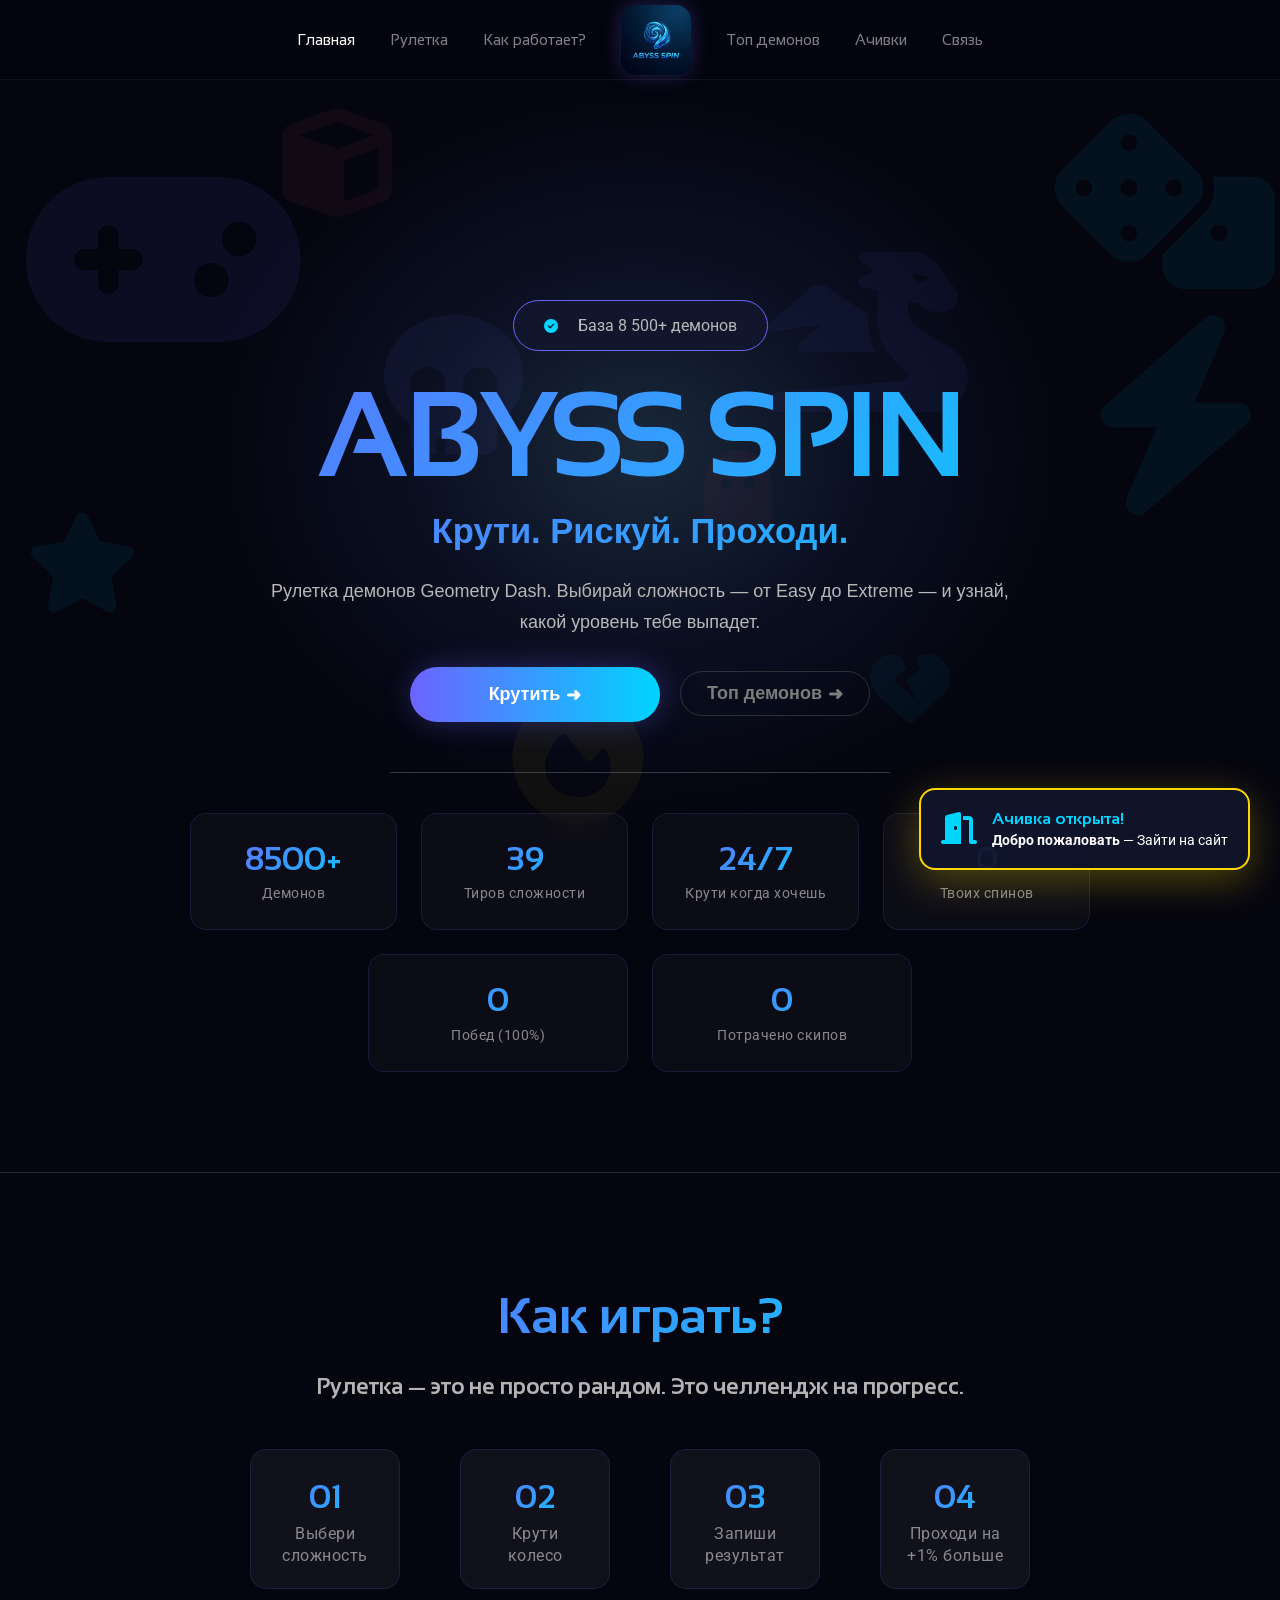
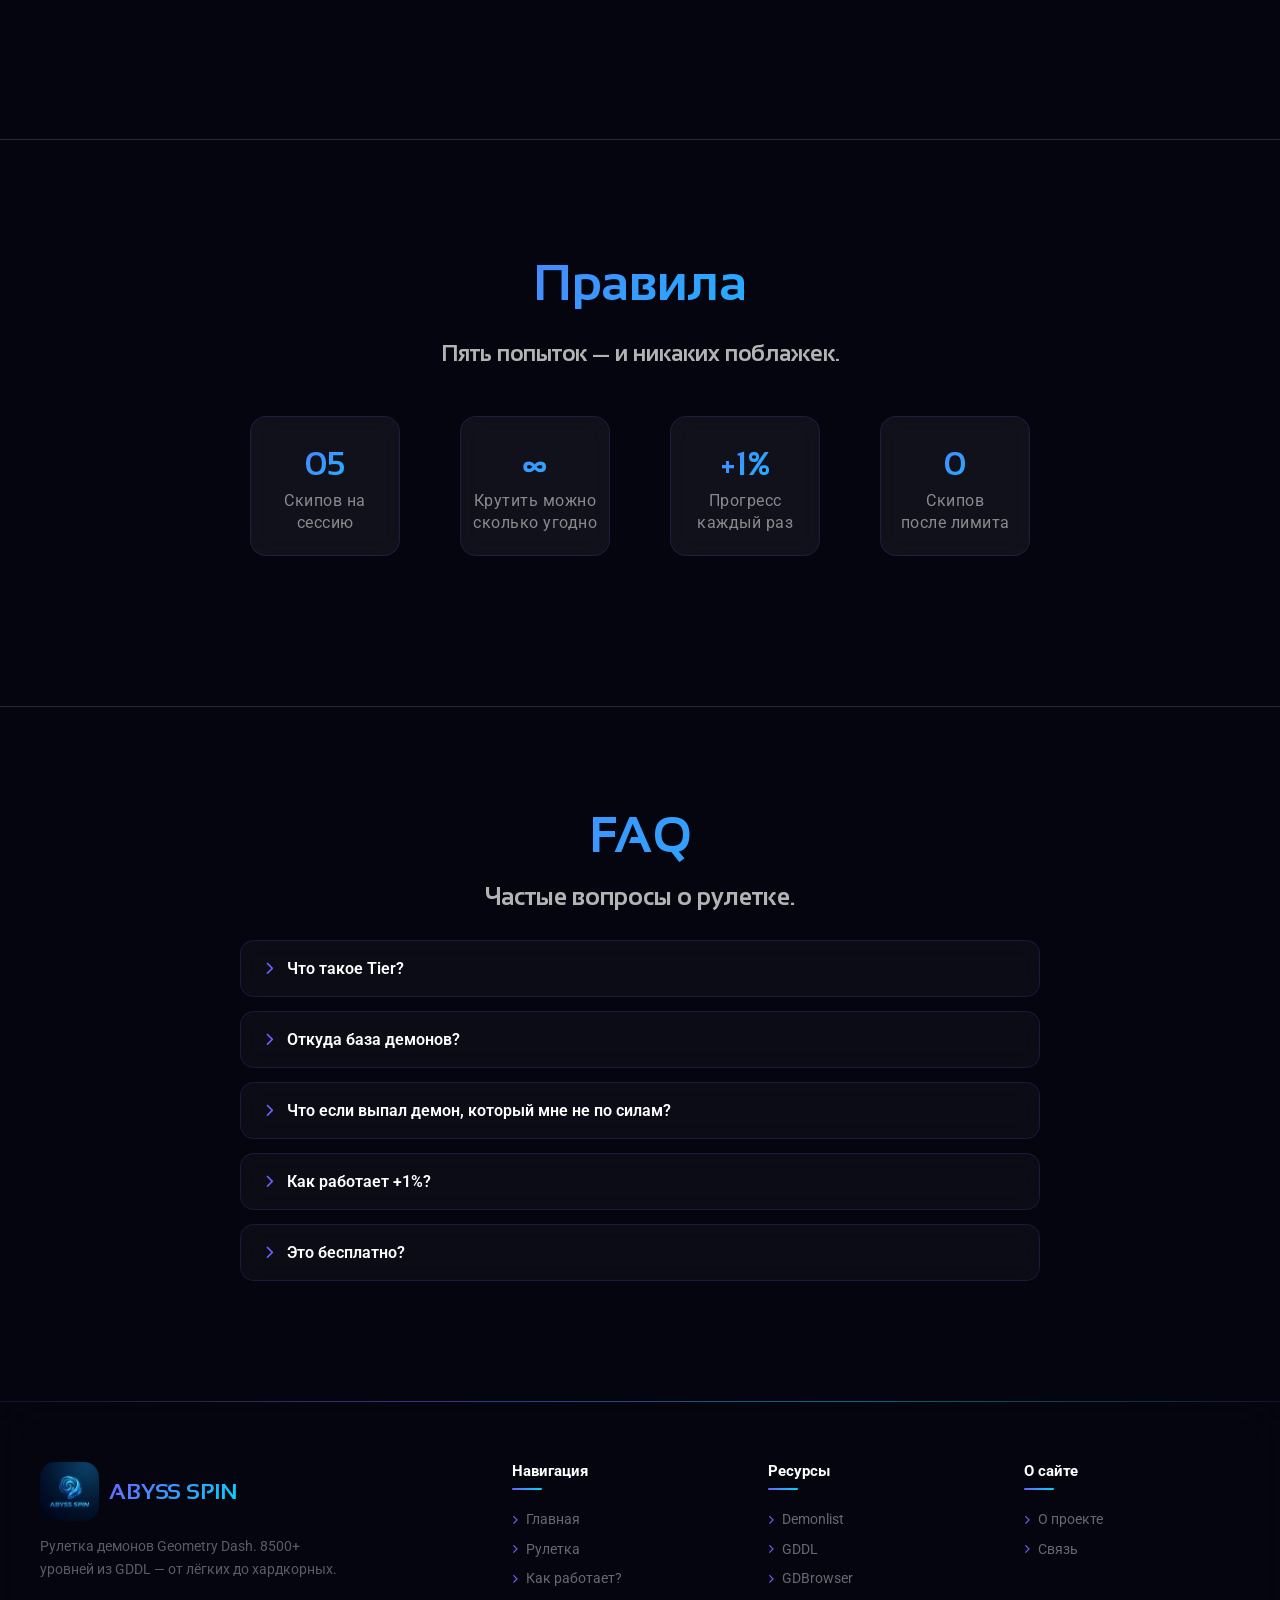
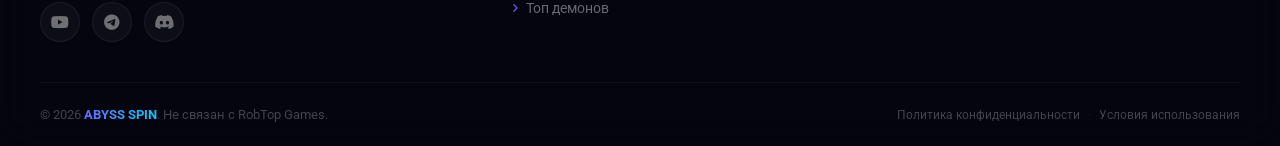
==== commit a892c9f0: "Add files via upload" ====
--- a/index.html
+++ b/index.html
@@ -11,6 +11,7 @@
         rel="stylesheet">
     <link rel="stylesheet" href="style/style.css">
     <script src="global.js"></script>
+    <script src="script.js"></script>
     <title>ABYSS SPIN</title>
 </head>
 
@@ -61,25 +62,41 @@
                     уровень
                     тебе выпадет.</p>
             </div>
-            <div class="bur">
+                        <div class="bur">
                 <button><a href="roulette.html">Крутить <span class="right"> ➜</span></a></button>
                 <button><a href="top.html">Топ демонов<span class="right1"> ➜</span></a></button>
-            </div>
-
-        </div>
-        <div class="stats">
+               
+            </div>
+
+        </div>
+            <div class="stats">
             <div class="stata">
+                <!-- Твои старые карточки (оставь их) -->
                 <div class="bloc1">
                     <span class="num">8500+</span>
                     <p>Демонов</p>
                 </div>
                 <div class="bloc2">
-                    <span class="num">30</span>
+                    <span class="num">39</span>
                     <p>Тиров сложности</p>
                 </div>
                 <div class="bloc3">
                     <span class="num">24/7</span>
                     <p>Крути когда хочешь</p>
+                </div>
+                
+                <!-- НОВЫЕ КАРТОЧКИ СТАТИСТИКИ -->
+                <div class="bloc1">
+                    <span class="num" id="statSpins">0</span>
+                    <p>Твоих спинов</p>
+                </div>
+                <div class="bloc2">
+                    <span class="num" id="statWins" style="color: #ffd700;">0</span>
+                    <p>Побед (100%)</p>
+                </div>
+                <div class="bloc3">
+                    <span class="num" id="statSkips" style="color: #ff6b6b;">0</span>
+                    <p>Потрачено скипов</p>
                 </div>
             </div>
         </div>
@@ -152,7 +169,7 @@
                 <span>Что такое Tier?</span>
             </div>
             <div class="faq-answer">
-                <p>Это уровень сложности по системе GDDL: от 1 (лёгкие) до 30 (самые хардкорные). Чем выше Tier — тем сложнее демон.</p>
+                <p>Это уровень сложности по системе GDDL: от 1 (лёгкие) до 50 (самые хардкорные). Чем выше Tier — тем сложнее демон.</p>
             </div>
         </div>
 
--- a/style/style.css
+++ b/style/style.css
@@ -5,6 +5,99 @@
     margin: 0;
     padding: 0;
     box-sizing: border-box;
+}
+/* ГЛОБАЛЬНЫЙ ЗАПРЕТ НА ГОРИЗОНТАЛЬНЫЙ СКРОЛЛ */
+html, body {
+    overflow-x: hidden !important;
+    max-width: 100vw !important;
+    position: relative;
+}
+/* ============================================================
+   ИСПРАВЛЕНИЕ ВЫРАВНИВАНИЯ В ТОПЕ ДЕМОНОВ (ПК И ТЕЛЕФОН)
+   ============================================================ */
+.top-item {
+    display: flex !important;
+    justify-content: space-between !important; /* Раздвигает текст и тир по краям */
+    align-items: center !important; 
+    padding: 20px 30px !important;
+}
+
+.top-info {
+    display: flex !important;
+    flex-direction: column !important;
+    align-items: flex-start !important; /* Прижимает текст влево */
+    text-align: left !important;
+}
+
+.top-info h3 {
+    text-align: left !important;
+    margin: 0 0 5px 0 !important;
+}
+
+.top-info p {
+    text-align: left !important;
+    margin: 0 !important;
+}
+
+.top-tier {
+    flex-shrink: 0 !important; /* Запрещает цифре сжиматься */
+    margin-left: 20px !important;
+}
+@media (max-width: 768px) {
+    /* Уменьшаем заголовки на страницах Политики и Условий */
+    .policy-title {
+        font-size: 24px !important; /* Делаем шрифт компактнее */
+        line-height: 1.3 !important; 
+        word-break: break-word !important; /* Если слово не влезает, оно перенесется на новую строку */
+        padding: 0 10px !important; /* Отступы по бокам */
+        text-align: center !important;
+    }
+    
+    /* Подзаголовок (дата обновления) тоже делаем аккуратнее */
+    .policy-subtitle {
+        font-size: 12px !important;
+        padding: 0 10px !important;
+        margin-bottom: 30px !important;
+    }
+}
+
+@media (max-width: 768px) {
+    /* Убеждаемся, что шапка не шире экрана */
+    .head {
+        width: 100vw !important;
+        max-width: 100% !important;
+        left: 0 !important;
+        right: 0 !important;
+    }
+
+    /* Убираем отступы у контейнера, чтобы ничего не выталкивало */
+    .container {
+        width: 100% !important;
+        max-width: 100% !important;
+        padding-left: 10px !important;
+        padding-right: 10px !important;
+        box-sizing: border-box !important;
+    }
+
+    /* На странице "Связь" сетка карточек может вылезать */
+    .contact-grid {
+        display: flex !important;
+        flex-direction: column !important;
+        width: 100% !important;
+    }
+
+    .contact-card {
+        width: 100% !important;
+        box-sizing: border-box !important;
+    }
+
+    /* Фикс самого заголовка "Связь с разработчиком" */
+    .hero-title {
+        font-size: 26px !important; 
+        word-break: break-word !important;
+        white-space: normal !important;
+        text-align: center !important;
+    }
 }
 
 body {
@@ -1981,22 +2074,8 @@
         margin: 20px auto !important;
     }
 
-  .wheel-label {
-    position: absolute;
-    top: 50%;
-    left: 50%;
-    transform-origin: 0 0;
-    font-weight: 900; /* Максимально жирный шрифт */
-    color: #ffffff; /* Чистый белый цвет */
-    text-shadow: 
-        -1px -1px 0 #000,  
-         1px -1px 0 #000,
-        -1px  1px 0 #000,
-         1px  1px 0 #000,
-         0 0 10px rgba(0, 0, 0, 0.9); /* Толстая черная обводка и черное свечение */
-    white-space: nowrap;
-    pointer-events: none;
-}
+ 
+
     .game-stats { gap: 15px; padding: 10px 20px; }
     .stat-value { font-size: 18px; }
     .stat-label { font-size: 11px; }
@@ -2047,6 +2126,13 @@
     .bg-icons i:nth-child(8) { top: 50% !important; left: 5% !important; }
     .bg-icons i:nth-child(9) { top: 75% !important; left: 60% !important; }
     .bg-icons i:nth-child(10){ top: 35% !important; left: 30% !important; }
+
+        /* Заголовок на странице Связь */
+    .hero-title {
+        font-size: 32px !important; /* Уменьшаем размер, чтобы влез в экран */
+        line-height: 1.2 !important; /* Делаем строки чуть плотнее */
+        padding: 0 15px; /* Добавляем отступы по бокам */
+    }
 }
 
 /* --- ОЧЕНЬ МАЛЕНЬКИЕ ТЕЛЕФОНЫ (до 480px) --- */
@@ -2148,4 +2234,98 @@
     left: 50%;
     transform-origin: 0 0;
     /* ... остальное ... */
-}+}
+@media (max-width: 768px) {
+    /* ==========================================
+       1. УБИРАЕМ ДЫРУ ПОД ШАПКОЙ (ГЛАВНОЕ МЕНЮ)
+       ========================================== */
+    .screen {
+        /* Подбираем точный отступ под высоту мобильной шапки */
+        padding-top: 135px !important; 
+    }
+
+    #menuScreen .container {
+        padding-top: 10px !important; /* Прижимаем контент к верху */
+    }
+
+    .pod {
+        margin-top: 0 !important;
+        margin-bottom: 20px !important; /* Уменьшаем отступ под бейджем */
+    }
+
+    /* ==========================================
+       2. УВЕЛИЧИВАЕМ ABYSS SPIN В РУЛЕТКЕ
+       ========================================== */
+    /* На странице выбора сложности заголовок имеет класс .hero-title */
+    .hero-title {
+        font-size: 56px !important; /* Делаем крупным и заметным */
+        margin-top: 10px !important;
+        margin-bottom: 10px !important;
+        letter-spacing: 1px !important;
+    }
+
+    /* Текст под названием делаем чуть аккуратнее */
+    .hero-subtitle {
+        font-size: 15px !important;
+        margin-bottom: 25px !important;
+        line-height: 1.5 !important;
+    }
+}
+@media (max-width: 768px) {
+    /* --- ГЛАВНАЯ СТРАНИЦА (index.html) --- */
+    
+    /* Убираем огромный отступ сверху (было 300px) */
+    .body {
+        margin-top: 120px !important; 
+    }
+
+    /* Делаем заголовок ABYSS SPIN на главной чуть меньше, чтобы не занимал пол-экрана */
+    .tt h1 {
+        font-size: 48px !important; 
+        margin-top: 5px !important;
+        margin-bottom: 5px !important;
+    }
+
+    /* Сжимаем текст (Крути. Рискуй. Проходи.) */
+    .h2 h2 {
+        font-size: 18px !important;
+        margin-bottom: 10px !important;
+    }
+
+    /* Сжимаем описание (Рулетка демонов...) */
+    .pir p {
+        font-size: 14px !important;
+        line-height: 1.4 !important;
+        margin-bottom: 20px !important;
+    }
+
+    /* Уменьшаем отступ у бейджа "База 8500+" */
+    .pod {
+        margin-bottom: 15px !important;
+    }
+}
+@media (max-width: 768px) {
+    /* Прижимаем экран рулетки к шапке */
+    #gameScreen {
+        padding-top: 120px !important; /* Уменьшаем отступ от шапки (было больше) */
+    }
+
+    /* Убираем лишний отступ у самого контейнера */
+    #gameScreen .container {
+        padding-top: 0px !important;
+    }
+
+    /* Сжимаем панель со скипами и целями */
+    .game-stats {
+        margin-top: 10px !important;
+        margin-bottom: 15px !important;
+        padding: 10px 15px !important;
+    }
+
+    /* Уменьшаем отступ у заголовка "Категория: ..." */
+    #currentCategoryTitle {
+        margin-top: 5px !important;
+        margin-bottom: 10px !important;
+        font-size: 20px !important;
+    }
+}
